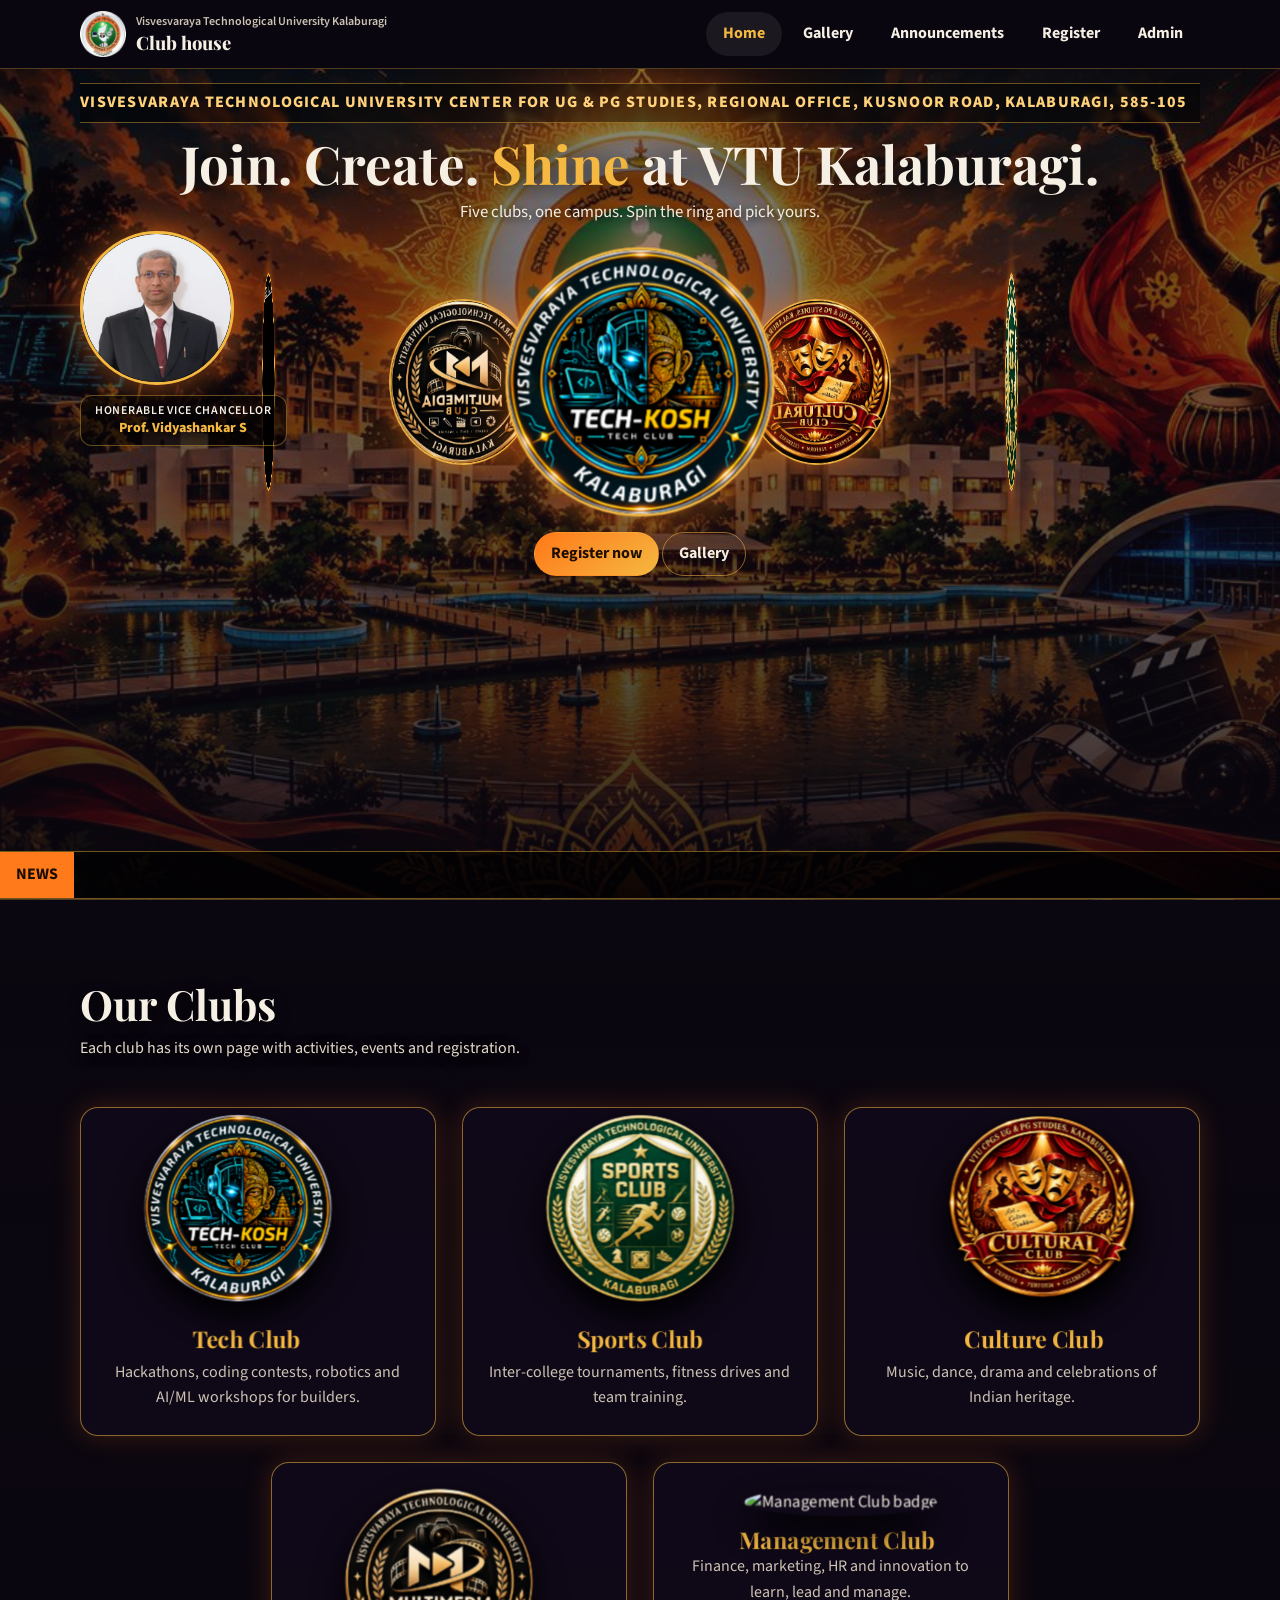
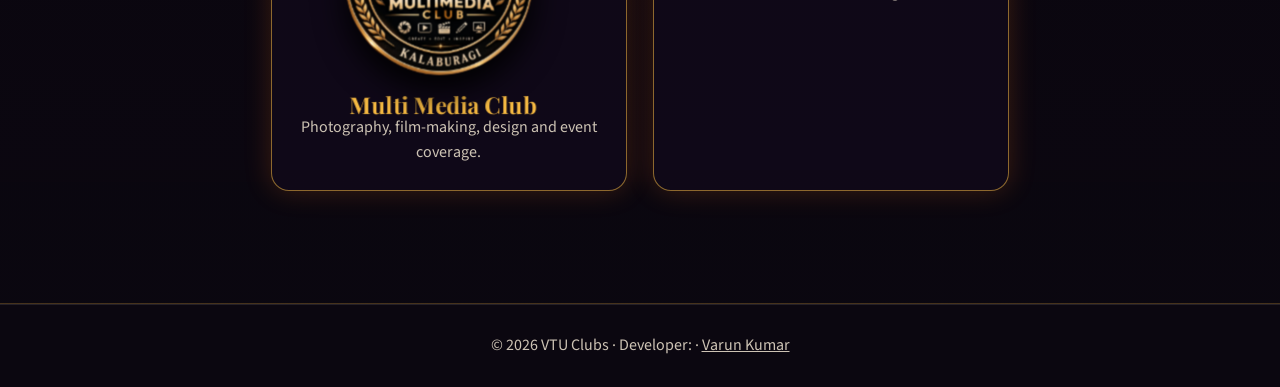
==== frontend/index.html @ e6a683c6 "Update backend services, add coordinator module and management pages" ====
<!DOCTYPE html>
<html lang="en">

<head>
     <meta charset="utf-8">
     <meta name="viewport" content="width=device-width, initial-scale=1, viewport-fit=cover">
     <title>VTU Clubs</title>
     <link rel="stylesheet"
          href="https://fonts.googleapis.com/css2?family=Playfair+Display:wght@600;800&family=Source+Sans+3:wght@400;600;700&display=swap">
     <link rel="stylesheet" href="assets/css/style.css">
</head>

<body>

     <!-- ============================ HEADER / NAV ============================ -->
     <header>
          <div class="wrap">
               <div class="bar">
                    <a class="brand" href="#home" aria-label="VTU Clubs home"><img src="assets/images/logo.webp"
                              alt="VTU logo"><span><small>Visvesvaraya Technological University Kalaburagi</small>Club
                              house</span></a>
                    <button id="menu" class="btn ghost" aria-expanded="false" aria-controls="nav">Menu</button>
                    <nav id="nav" aria-label="Main"><a href="#home">Home</a><a href="#gallery">Gallery</a><a
                              href="#announcements">Announcements</a><a href="#register">Register</a><a
                              href="#admin">Admin</a></nav>
               </div>
          </div>
     </header>

     <!--
  PAGES
  Every page is a <div class="page" data-page="NAME">. The router in main.js shows the one that
  matches the URL hash (#home, #gallery ...). Club pages are separate files: tech.html, sports.html, culture.html, multimedia.html and hides the rest.
  Anything marked "FILLED BY main.js" is loaded from the API; everything else is plain HTML you can edit.
-->
     <main id="app">

          <!-- ============================== HOME ============================== -->
          <div class="page" data-page="home">
               <div class="hero">
                    <div class="bg" id="bg"></div>
                    <canvas id="gl" aria-hidden="true"></canvas>
                    <div class="wrap">
                         <!-- College bar: leader photo | scrolling college name | leader photo. Both photos float. -->
                         <div class="college-bar">
                              <img class="leader left" src="assets/images/vcsir.png" alt="Vice Chancellor">
                              <p>Honerable vice Chancellor<br>Prof. Vidyashankar S</p>
                              <!-- College name line: scrolls right to left. To change the text, edit it in all 4 spans (the copies make the loop seamless). -->
                              <div class="college-marquee" role="marquee"
                                   aria-label="Visvesvaraya Technological University, Center for UG &amp; PG Studies, Regional Office, Kusnoor Road, Kalaburagi, 585-105">
                                   <div class="cm-track" aria-hidden="true">
                                        <span>VISVESVARAYA TECHNOLOGICAL UNIVERSITY CENTER FOR UG &amp; PG STUDIES,
                                             REGIONAL OFFICE, KUSNOOR ROAD, KALABURAGI, 585-105</span>
                                        <span>VISVESVARAYA TECHNOLOGICAL UNIVERSITY CENTER FOR UG &amp; PG STUDIES,
                                             REGIONAL OFFICE, KUSNOOR ROAD, KALABURAGI, 585-105</span>
                                        <span>VISVESVARAYA TECHNOLOGICAL UNIVERSITY CENTER FOR UG &amp; PG STUDIES,
                                             REGIONAL OFFICE, KUSNOOR ROAD, KALABURAGI, 585-105</span>
                                        <span>VISVESVARAYA TECHNOLOGICAL UNIVERSITY CENTER FOR UG &amp; PG STUDIES,
                                             REGIONAL OFFICE, KUSNOOR ROAD, KALABURAGI, 585-105</span>
                                   </div>
                              </div>
                         </div>

                         <h1>Join. Create. <span>Shine</span> at VTU Kalaburagi.</h1>
                         <p class="l">Five clubs, one campus. Spin the ring and pick yours.</p>

                         <!-- 3D club ring: --i is the position (0,1,2,3,4). Keep 5 faces: the CSS spaces them 72deg apart (see .ring / .face in style.css). -->
                         <div class="stage">
                              <div class="ring">
                                   <a class="face" style="--i:0" href="tech.html" aria-label="Tech Club"><img
                                             src="assets/images/tech.png" alt="Tech Club badge"></a>
                                   <a class="face" style="--i:1" href="sports.html" aria-label="Sports Club"><img
                                             src="assets/images/sports.png" alt="Sports Club badge"></a>
                                   <a class="face" style="--i:2" href="culture.html" aria-label="Culture Club"><img
                                             src="assets/images/culture.jpeg" alt="Culture Club badge"></a>
                                   <a class="face" style="--i:3" href="multimedia.html"
                                        aria-label="Multi Media Club"><img src="assets/images/media.png"
                                             alt="Multi Media Club badge"></a>
                                   <a class="face" style="--i:4" href="management.html"
                                        aria-label="Management Club"><img src="assets/images/management.png"
                                             alt="Management Club badge"></a>
                              </div>
                         </div>

                         <a class="btn" href="#register">Register now</a> <a class="btn ghost"
                              href="#gallery">Gallery</a>
                    </div>

                    <!-- News ticker. The track below is FILLED BY main.js from /api/announcements; this text is the fallback. -->
                    <div class="ticker" tabindex="0" role="region" aria-label="Announcements">
                         <b>NEWS</b>
                         <div class="track" id="ticker-track"><span>LAUNCHING ON 23RD NOVEMBER</span></div>
                    </div>
               </div>

               <section class="s clubs">
                    <div class="wrap">
                         <!-- Background image comes from --clubs-bg in style.css (campus2.jpg). No image tag needed here. -->
                         <h2>Our Clubs</h2>
                         <p class="sub">Each club has its own page with activities, events and registration.</p>
                         <div class="g5">
                              <a class="card tilt" href="tech.html"><img src="assets/images/tech.png"
                                        alt="Tech Club badge">
                                   <h3>Tech Club</h3>
                                   <p>Hackathons, coding contests, robotics and AI/ML workshops for builders.</p>
                              </a>
                              <a class="card tilt" href="sports.html"><img src="assets/images/sports.png"
                                        alt="Sports Club badge">
                                   <h3>Sports Club</h3>
                                   <p>Inter-college tournaments, fitness drives and team training.</p>
                              </a>
                              <a class="card tilt" href="culture.html"><img src="assets/images/culture.jpeg"
                                        alt="Culture Club badge">
                                   <h3>Culture Club</h3>
                                   <p>Music, dance, drama and celebrations of Indian heritage.</p>
                              </a>
                              <a class="card tilt" href="multimedia.html"><img src="assets/images/media.png"
                                        alt="Multi Media Club badge">
                                   <h3>Multi Media Club</h3>
                                   <p>Photography, film-making, design and event coverage.</p>
                              </a>
                              <a class="card tilt" href="management.html"><img src="assets/images/management.png"
                                        alt="Management Club badge">
                                   <h3>Management Club</h3>
                                   <p>Finance, marketing, HR and innovation to learn, lead and manage.</p>
                              </a>
                         </div>
                    </div>
               </section>
          </div>


          <!-- ============================== GALLERY ============================== -->
          <div class="page" data-page="gallery">
               <div class="wrap top">
                    <h2>Gallery</h2>
                    <p class="sub">Moments from all five clubs. Open any photo for a large preview.</p>

                    <div class="filters" role="group" aria-label="Filter by club">
                         <button class="chip" data-f="all" aria-pressed="true">All</button>
                         <button class="chip" data-f="tech" aria-pressed="false">Tech-Kosh</button>
                         <button class="chip" data-f="sports" aria-pressed="false">Sports</button>
                         <button class="chip" data-f="culture" aria-pressed="false">Culture</button>
                         <button class="chip" data-f="multimedia" aria-pressed="false">Multi Media</button>
                         <button class="chip" data-f="management" aria-pressed="false">Management</button>
                    </div>

                    <!-- Sample artwork: shown only while admins have not uploaded real photos (max 8 per filter).
       data-k = club, data-im = which campus image variable, data-pos = crop position. -->
                    <div class="grid" id="gal-sample">
                         <button class="ph tilt" data-k="tech" data-title="Tech · Opening day" data-im="--p1"
                              data-pos="0% 15%" style="background-image:var(--p1);background-position:0% 15%"
                              aria-label="Open Tech · Opening day"><span>Tech · Opening day</span></button>
                         <button class="ph tilt" data-k="tech" data-title="Tech · Workshop" data-im="--p2"
                              data-pos="12% 5%" style="background-image:var(--p2);background-position:12% 5%"
                              aria-label="Open Tech · Workshop"><span>Tech · Workshop</span></button>
                         <button class="ph tilt" data-k="tech" data-title="Tech · Finals" data-im="--p1"
                              data-pos="4% 30%" style="background-image:var(--p1);background-position:4% 30%"
                              aria-label="Open Tech · Finals"><span>Tech · Finals</span></button>
                         <button class="ph tilt" data-k="tech" data-title="Tech · Showcase" data-im="--p2"
                              data-pos="16% 18%" style="background-image:var(--p2);background-position:16% 18%"
                              aria-label="Open Tech · Showcase"><span>Tech · Showcase</span></button>

                         <button class="ph tilt" data-k="sports" data-title="Sports · Opening day" data-im="--p2"
                              data-pos="0% 95%" style="background-image:var(--p2);background-position:0% 95%"
                              aria-label="Open Sports · Opening day"><span>Sports · Opening day</span></button>
                         <button class="ph tilt" data-k="sports" data-title="Sports · Workshop" data-im="--p1"
                              data-pos="10% 90%" style="background-image:var(--p1);background-position:10% 90%"
                              aria-label="Open Sports · Workshop"><span>Sports · Workshop</span></button>
                         <button class="ph tilt" data-k="sports" data-title="Sports · Finals" data-im="--p2"
                              data-pos="18% 100%" style="background-image:var(--p2);background-position:18% 100%"
                              aria-label="Open Sports · Finals"><span>Sports · Finals</span></button>
                         <button class="ph tilt" data-k="sports" data-title="Sports · Showcase" data-im="--p1"
                              data-pos="6% 80%" style="background-image:var(--p1);background-position:6% 80%"
                              aria-label="Open Sports · Showcase"><span>Sports · Showcase</span></button>

                         <button class="ph tilt" data-k="culture" data-title="Culture · Opening day" data-im="--p1"
                              data-pos="100% 10%" style="background-image:var(--p1);background-position:100% 10%"
                              aria-label="Open Culture · Opening day"><span>Culture · Opening day</span></button>
                         <button class="ph tilt" data-k="culture" data-title="Culture · Workshop" data-im="--p2"
                              data-pos="90% 30%" style="background-image:var(--p2);background-position:90% 30%"
                              aria-label="Open Culture · Workshop"><span>Culture · Workshop</span></button>
                         <button class="ph tilt" data-k="culture" data-title="Culture · Finals" data-im="--p1"
                              data-pos="96% 4%" style="background-image:var(--p1);background-position:96% 4%"
                              aria-label="Open Culture · Finals"><span>Culture · Finals</span></button>
                         <button class="ph tilt" data-k="culture" data-title="Culture · Showcase" data-im="--p2"
                              data-pos="84% 22%" style="background-image:var(--p2);background-position:84% 22%"
                              aria-label="Open Culture · Showcase"><span>Culture · Showcase</span></button>

                         <button class="ph tilt" data-k="multimedia" data-title="Multi Media · Opening day"
                              data-im="--p2" data-pos="100% 95%"
                              style="background-image:var(--p2);background-position:100% 95%"
                              aria-label="Open Multi Media · Opening day"><span>Multi Media · Opening
                                   day</span></button>
                         <button class="ph tilt" data-k="multimedia" data-title="Multi Media · Workshop" data-im="--p1"
                              data-pos="90% 85%" style="background-image:var(--p1);background-position:90% 85%"
                              aria-label="Open Multi Media · Workshop"><span>Multi Media · Workshop</span></button>
                         <button class="ph tilt" data-k="multimedia" data-title="Multi Media · Finals" data-im="--p2"
                              data-pos="100% 70%" style="background-image:var(--p2);background-position:100% 70%"
                              aria-label="Open Multi Media · Finals"><span>Multi Media · Finals</span></button>
                         <button class="ph tilt" data-k="multimedia" data-title="Multi Media · Showcase" data-im="--p1"
                              data-pos="82% 100%" style="background-image:var(--p1);background-position:82% 100%"
                              aria-label="Open Multi Media · Showcase"><span>Multi Media · Showcase</span></button>

                         <button class="ph tilt" data-k="management" data-title="Management · Opening day"
                              data-im="--p1" data-pos="50% 0%"
                              style="background-image:var(--p1);background-position:50% 0%"
                              aria-label="Open Management · Opening day"><span>Management · Opening day</span></button>
                         <button class="ph tilt" data-k="management" data-title="Management · Workshop" data-im="--p2"
                              data-pos="50% 40%" style="background-image:var(--p2);background-position:50% 40%"
                              aria-label="Open Management · Workshop"><span>Management · Workshop</span></button>
                         <button class="ph tilt" data-k="management" data-title="Management · Finals" data-im="--p1"
                              data-pos="60% 60%" style="background-image:var(--p1);background-position:60% 60%"
                              aria-label="Open Management · Finals"><span>Management · Finals</span></button>
                         <button class="ph tilt" data-k="management" data-title="Management · Showcase" data-im="--p2"
                              data-pos="40% 100%" style="background-image:var(--p2);background-position:40% 100%"
                              aria-label="Open Management · Showcase"><span>Management · Showcase</span></button>
                    </div>
                    <p class="sub" id="gal-note" style="margin-top:18px">Sample artwork is shown until admins upload
                         real photos.</p>

                    <!-- Real photos from /api/gallery. FILLED BY main.js -->
                    <div class="grid" id="gal-real" hidden></div>
                    <div class="pager" id="gal-pager" hidden>
                         <button class="chip" id="pg-prev" data-pg="-1">Previous</button>
                         <span id="pg-label" aria-live="polite">Page 1 of 1</span>
                         <button class="chip" id="pg-next" data-pg="1">Next</button>
                    </div>
               </div>
          </div>

          <!-- =========================== ANNOUNCEMENTS =========================== -->
          <div class="page" data-page="announcements">
               <div class="wrap top">
                    <h2>Announcements</h2>
                    <p class="sub">Published by the club admins.</p>
                    <div id="ann-list">
                         <p>Nothing published yet.</p>
                    </div><!-- FILLED BY main.js -->
               </div>
          </div>

          <!-- ============================ REGISTRATION ============================ -->
          <div class="page" data-page="register">
               <div class="wrap top">
                    <h2>Student Registration</h2>
                    <p class="sub">Details, then email OTP, then your club ID.</p>

                    <div class="form" id="reg">

                         <!-- Step 1: details -->
                         <div id="reg-1">
                              <div class="steps"><b>1 Details</b> &rarr; 2 Verify &rarr; 3 Club ID</div>
                              <p class="note" id="reg-link-note" hidden></p>
                              <p class="err" id="reg-link-err" hidden></p>

                              <label for="usn">USN</label><input id="usn" placeholder="1VT22CS001" autocomplete="off">
                              <label for="nm">Full name</label><input id="nm">
                              <label for="em">College email</label><input id="em" type="email">
                              <label for="ph">Phone</label><input id="ph" inputmode="numeric">
                              <label for="br">Branch</label>
                              <select id="br">
                                   <option>CSE</option>
                                   <option>ECE</option>
                                   <option>AI&amp;DS</option>
                                   <option>ME</option>
                                   <option>CS&E</option>
                                   <option>CCT</option>
                                   <option>CHT</option>
                                   <option>VLSI</option>
                                   <option>CCS</option>
                                   <option>MCA</option>
                                   <option>MBA</option>
                                   <option>MBA L&SCM</option>
                              </select>
                              <label for="yr">Year of joining college</label><input id="yr" type="number" min="2000">
                              <label for="club">Club</label>
                              <select id="club">
                                   <option value="tech">Tech</option>
                                   <option value="sports">Sports</option>
                                   <option value="culture">Culture</option>
                                   <option value="multimedia">Multi Media</option>
                                   <option value="management">Management</option>
                              </select>
                              <p class="err" id="reg-err" role="alert"></p>
                              <p><button class="btn" id="go">Send OTP</button></p>
                         </div>

                         <!-- Step 2: verify OTP -->
                         <div id="reg-2" hidden>
                              <div class="steps">1 Details &rarr; <b>2 Verify</b> &rarr; 3 Club ID</div>
                              <div class="otp-card">
                                   <div class="otp-icon" aria-hidden="true">✉️</div>
                                   <h3 style="margin: 0 0 8px; font-size: 1.4rem;">Verify Your Email</h3>
                                   <p class="otp-sub">We sent a 6-digit verification code to <b id="otp-email"
                                             style="color:var(--gold);"></b>.<br><small
                                             style="color:var(--muted); font-size: 0.85rem;">Check your inbox and spam
                                             folder. It expires in 5 minutes.</small></p>
                                   <label for="otp" class="otp-label">Enter 6-Digit Code</label>
                                   <input id="otp" inputmode="numeric" pattern="[0-9]*" maxlength="6"
                                        placeholder="------" autocomplete="one-time-code" class="otp-input">
                                   <p class="note" id="otp-msg" role="alert" style="margin: 12px 0;"></p>
                                   <div class="otp-actions">
                                        <button class="btn" id="vf">Verify</button>
                                        <button class="btn ghost" id="rs">Resend code</button>
                                        <button class="btn ghost" id="bk">Back</button>
                                   </div>
                              </div>
                         </div>

                         <!-- Step 3: done -->
                         <div id="reg-3" hidden>
                              <div class="steps">1 Details &rarr; 2 Verify &rarr; <b>3 Club ID</b></div>
                              <h3>Welcome, <span id="done-name"></span>!</h3>
                              <p>Your <span id="done-club"></span> Club membership ID:</p>
                              <div class="id" id="done-id"></div>
                              <p>Status: <span id="done-status"></span>. A confirmation email has been sent.</p>
                              <button class="btn ghost" id="again">New registration</button>
                         </div>

                    </div>
               </div>
          </div>

          <!-- =============================== ADMIN =============================== -->
          <div class="page" data-page="admin">
               <div class="wrap top">

                    <!-- Login view -->
                    <div id="admin-login">
                         <h2>Admin Login</h2>
                         <p class="sub">Restricted area &middot; Sign in with your administrator credentials.</p>
                         <div class="form">
                              <label for="au">Username</label><input id="au" autocomplete="username"
                                   placeholder="VTU_admin">
                              <label for="ap">Password</label><input id="ap" type="password"
                                   autocomplete="current-password" placeholder="••••••••">
                              <p class="err" id="al-err" role="alert"></p>
                              <button class="btn" id="al">Sign in</button>
                         </div>
                    </div>

                    <!-- Dashboard view (shown after login) -->
                    <div id="admin-dash" hidden>
                         <div class="row">
                              <h2>Admin Dashboard</h2><span><span id="adm-user"></span> <button class="btn ghost"
                                        data-act="lo">Log out</button></span>
                         </div>
                         <div id="am-msg" role="status" class="admin-toast success" hidden></div>
                         <p class="err" id="am" role="alert"></p>

                         <div class="stats">
                              <div class="box"><b id="st-students">0</b>Students</div>
                              <div id="st-clubs" style="display:contents"></div>
                              <!-- one box per club, FILLED BY main.js -->
                              <div class="box"><b id="st-news">0</b>Published news</div>
                              <a href="#admin-photos" class="box"
                                   style="text-decoration:none;display:block;cursor:pointer"
                                   title="Click to manage &amp; delete photos"><b id="st-photos">0</b>Photos &rarr;</a>
                         </div>

                         <div class="two">
                              <div class="box">
                                   <h3>Announcements</h3>
                                   <label for="nt">Title</label><input id="nt"
                                        placeholder="e.g. Hackathon Registration Open">
                                   <label for="nm2">Message</label><textarea id="nm2" rows="3"
                                        placeholder="Write announcement details..."></textarea>
                                   <label for="nc">Target</label>
                                   <select id="nc">
                                        <option value="">All clubs</option>
                                        <option value="tech">Tech</option>
                                        <option value="sports">Sports</option>
                                        <option value="culture">Culture</option>
                                        <option value="multimedia">Multi Media</option>
                                        <option value="management">Management</option>
                                   </select>
                                   <p><button class="btn" data-act="np">Publish</button></p>
                                   <div id="an-list"></div><!-- FILLED BY main.js -->
                              </div>

                              <div class="box">
                                   <h3>Upload gallery photo</h3>
                                   <label for="pf">Image (JPEG, PNG, WebP or GIF, max 5MB)</label>
                                   <input id="pf" type="file" accept="image/jpeg,image/png,image/webp,image/gif">

                                   <div id="pf-preview" class="upload-preview" hidden>
                                        <img id="pf-preview-img" alt="Preview">
                                        <div class="upload-preview-details">
                                             <strong id="pf-preview-name"></strong>
                                             <small id="pf-preview-size"></small>
                                        </div>
                                        <button type="button" class="chip" id="pf-clear">&times; Remove</button>
                                   </div>

                                   <label for="pt">Title</label><input id="pt"
                                        placeholder="e.g. Robowar Champions 2026">
                                   <label for="pe">Event name</label><input id="pe" placeholder="e.g. Tech-Fest Finale">
                                   <label for="pc">Club</label>
                                   <select id="pc">
                                        <option value="tech">Tech</option>
                                        <option value="sports">Sports</option>
                                        <option value="culture">Culture</option>
                                        <option value="multimedia">Multi Media</option>
                                        <option value="management">Management</option>
                                   </select>
                                   <p><button class="btn" id="btn-upload" data-act="pu">Upload to Gallery</button></p>
                                   <div
                                        style="margin-top:22px;padding-top:16px;border-top:1px solid rgba(255,255,255,.1);display:flex;align-items:center;justify-content:space-between;flex-wrap:wrap;gap:12px">
                                        <div>
                                             <b style="color:var(--gold);display:block">Manage Uploaded Photos</b>
                                             <span style="font-size:.85rem;color:var(--muted)"><span
                                                       id="ph-count">0</span> photo(s) in gallery</span>
                                        </div>
                                        <a href="admin-photos.html" class="btn ghost" id="go-manage-photos"
                                             style="font-size:.9rem">Manage &amp; Delete Photos &rarr;</a>
                                   </div>
                              </div>
                         </div>

                         <div class="box" style="margin-top:20px">
                              <h3>Registration links</h3>
                              <div class="row">
                                   <select id="lc" style="max-width:180px">
                                        <option value="tech">Tech</option>
                                        <option value="sports">Sports</option>
                                        <option value="culture">Culture</option>
                                        <option value="multimedia">Multi Media</option>
                                        <option value="management">Management</option>
                                   </select>
                                   <input id="lt" placeholder="Link title" style="max-width:220px">
                                   <input id="le" type="date" style="max-width:170px" aria-label="Expiry date">
                                   <button class="btn" data-act="lk">Generate link</button>
                              </div>
                              <div id="lk-list"></div><!-- FILLED BY main.js -->
                         </div>
                    </div>

               </div>
          </div>

     </main>

     <!-- ============================== FOOTER ============================== -->
     <footer>&copy; 2026 VTU Clubs &middot; Developer: &middot; <a href="https://my-doc-makeover.vercel.app">Varun
               Kumar</a></footer>

     <!-- Photo preview popup (used by the gallery) -->
     <dialog id="dlg">
          <button class="btn ghost" data-close>Close</button>
          <h3 id="dlg-title"></h3>
          <div class="big" id="dlg-big" role="img" hidden></div>
          <img id="dlg-img" alt="" style="max-width:100%;border-radius:12px" hidden>
          <p class="sub" id="dlg-sub" hidden></p>
     </dialog>

     <script src="https://cdnjs.cloudflare.com/ajax/libs/three.js/r128/three.min.js"></script>
     <!-- Backend URL. Uncomment and set it when the API is on another domain (e.g. API Gateway / ALB / CloudFront).
     Leave it out to keep the old behaviour: same origin on port 8000, otherwise http://127.0.0.1:8000 -->
     <!-- <script>window.API_BASE = "https://api.example.com";</script> -->
     <script src="assets/js/main.js"></script>
</body>

</html>
---- frontend/assets/css/style.css ----
:root{
  --p1:url(../images/campus.jpg);
  --p2:url(../images/campus2.jpg);
  --clubs-bg:url(../images/bg.png); /* background of the "Our Clubs" section */
  --bg:#0b0710;--surf:rgba(255,255,255,.07);--text:#f6efe4;--muted:#cdc3b4;
  --gold:#f5b942;--orange:#ff7a1a;--r:18px;
  color-scheme:dark;box-sizing:border-box;
  padding-top:env(safe-area-inset-top,0px);padding-bottom:env(safe-area-inset-bottom,0px)
}
*,*::before,*::after{box-sizing:inherit}
html{scroll-padding-top:calc(76px + env(safe-area-inset-top,0px))}
body{margin:0;background:var(--bg);color:var(--text);font:16px/1.6 "Source Sans 3",system-ui,sans-serif;overflow-x:hidden}
h1,h2,h3{font-family:"Playfair Display",Georgia,serif;line-height:1.15;margin:0}
a{color:inherit}
:focus-visible{outline:3px solid var(--gold);outline-offset:3px;border-radius:6px}
.wrap{max-width:1160px;margin:auto;padding:0 20px}

/* header + nav */
header{position:sticky;top:env(safe-area-inset-top,0px);z-index:30;background:rgba(11,7,16,.9);backdrop-filter:blur(12px);border-bottom:1px solid rgba(245,185,66,.3)}
.bar{display:flex;align-items:center;gap:14px;min-height:68px}
.brand{display:flex;align-items:center;gap:10px;font:800 1.15rem "Playfair Display",serif;text-decoration:none}
.brand img{width:46px;height:46px}
.brand small{display:block;font:600 12px "Source Sans 3";color:var(--muted)}
nav{margin-left:auto;display:flex;gap:4px}
/* "font:700 1rem inherit" was invalid CSS and ignored, so it is split into valid properties here */
nav a,.btn{min-height:44px;display:inline-flex;align-items:center;padding:0 16px;border-radius:999px;text-decoration:none;font-family:inherit;font-size:1rem;font-weight:700;cursor:pointer;border:1px solid transparent;background:none;color:inherit;transition:transform .2s,background .2s}
nav a:hover,nav a.on{background:var(--surf);color:var(--gold)}
.btn{background:linear-gradient(135deg,var(--orange),var(--gold));color:#1a0d00}
.btn:hover{transform:translateY(-2px) scale(1.03)}
.btn.ghost{background:none;color:var(--text);border-color:rgba(245,185,66,.55)}
.btn[disabled]{opacity:.4}
#menu{display:none;margin-left:auto}

/* pages */
.page{display:none}
.page.on{display:block;animation:enter .8s cubic-bezier(.2,.8,.2,1)}
@keyframes enter{from{opacity:0;transform:perspective(1200px) rotateX(10deg) translateY(40px) scale(.96)}}

/* hero: content starts near the top so the marquee and the Register button fit in one window */
.hero{position:relative;min-height:calc(100vh - 70px);min-height:calc(100svh - 70px);display:grid;align-content:start;padding:14px 0 62px;overflow:hidden;perspective:1200px}
.bg{position:absolute;inset:-4%;background:linear-gradient(rgba(11,7,16,.45),rgba(11,7,16,.82)),var(--p1) center/cover;transition:transform .2s;will-change:transform}
#gl{position:absolute;inset:0;width:100%;height:100%;pointer-events:none}
.hero .wrap{position:relative;text-align:center}
.hero h1{font-size:clamp(1.9rem,4.4vw,3.3rem);text-shadow:0 4px 30px #000}
.hero h1 span{color:var(--gold)}
.hero p.l{max-width:56ch;margin:6px auto;font-size:1.05rem;text-shadow:0 2px 10px #000}

/* spinning ring: same ring as before, widened for 5 logos (72deg apart).
   --rz = radius of the wheel. Bigger number = wider wheel and more space between logos. */
.stage{height:300px;perspective:1400px;margin:6px auto 0;display:grid;place-items:center}
.ring{--rz:360px;position:relative;width:200px;height:200px;transform-style:preserve-3d;animation:spin 28s linear infinite}
.stage:hover .ring,.stage:focus-within .ring{animation-play-state:paused}
@keyframes spin{to{transform:rotateY(-360deg)}}
.face{position:absolute;inset:0;border-radius:50%;padding:0;border:2px solid var(--gold);background:#000 center/cover;box-shadow:0 0 40px rgba(255,122,26,.55);cursor:pointer;transform:rotateY(calc(var(--i)*72deg)) translateZ(var(--rz));transition:box-shadow .3s}
.face:hover{box-shadow:0 0 70px rgba(245,185,66,.95)}
.face img{width:100%;height:100%;border-radius:50%;display:block}

/* news ticker (bottom of hero) */
.ticker{position:absolute;inset:auto 0 0;background:rgba(0,0,0,.7);border-block:1px solid rgba(245,185,66,.45);overflow:hidden;display:flex}
.ticker b{padding:10px 16px;background:var(--orange);color:#1a0d00;z-index:1}
.track{display:flex;gap:56px;white-space:nowrap;padding:10px 0 10px 100%;animation:slide 45s linear infinite}
.ticker:hover .track,.ticker:focus-within .track{animation-play-state:paused}
@keyframes slide{to{transform:translateX(-100%)}}

/* sections */
section.s{padding:64px 0}
h2{font-size:clamp(1.8rem,4vw,2.6rem);margin-bottom:8px}
.sub{color:var(--muted);margin:0 0 28px}
.top{padding:56px 0 8px}

/* Our Clubs: background image + floating cards (3 in the first row, the rest centred below) */
section.clubs{position:relative;padding:80px 0;background:linear-gradient(rgba(11,7,16,.55),rgba(11,7,16,.86)),var(--clubs-bg) center/cover no-repeat;border-block:1px solid rgba(245,185,66,.25)}
section.clubs h2,section.clubs .sub{text-shadow:0 2px 14px #000}
section.clubs .sub{color:#e6dccd}
@media(min-width:901px){section.clubs{background-attachment:scroll,fixed}}
.g5{--gap:26px;display:flex;flex-wrap:wrap;justify-content:center;gap:var(--gap);perspective:1000px;padding:18px 0 32px}
.g5 .card{flex:0 0 calc((100% - 2*var(--gap))/3);padding:24px;background:rgba(18,10,28,.74);animation:cardfloat 6s ease-in-out infinite}
.g5 .card img{width:58%}
.g5 .card:nth-child(2){animation-delay:-1.2s}
.g5 .card:nth-child(3){animation-delay:-2.4s}
.g5 .card:nth-child(4){animation-delay:-3.6s}
.g5 .card:nth-child(5){animation-delay:-4.8s}
.g5 .card:hover{animation-play-state:paused}
.g5 .card h3{font-size:1.4rem}
.g5 .card p{font-size:1rem}
@keyframes cardfloat{50%{translate:0 -14px}} /* "translate" is separate from "transform", so it works with the mouse-tilt */

.g4{display:grid;grid-template-columns:repeat(4,1fr);gap:20px;perspective:1000px}
.tilt{transform-style:preserve-3d;transition:transform .15s ease-out;will-change:transform}
.card{display:block;text-align:center;text-decoration:none;padding:20px;border-radius:var(--r);background:var(--surf);border:1px solid rgba(245,185,66,.55);box-shadow:0 0 28px rgba(255,122,26,.2)}
.card img{width:70%;border-radius:50%;transform:translateZ(50px);box-shadow:0 14px 30px #000}
.card h3{margin:12px 0 4px;color:var(--gold);transform:translateZ(30px)}
.card p{margin:0;color:var(--muted);font-size:.95rem}

.club-hero{position:relative;padding:64px 0;overflow:hidden}
.club-hero .bg{inset:0}
.club-hero .wrap{position:relative;display:grid;grid-template-columns:240px 1fr;gap:32px;align-items:center}
.club-hero img{width:240px;border-radius:50%;animation:bob 5s ease-in-out infinite;box-shadow:0 0 60px rgba(255,122,26,.6)}
@keyframes bob{50%{transform:translateY(-12px) rotateY(14deg)}}

.two{display:grid;grid-template-columns:1fr 1fr;gap:20px}
.box{background:var(--surf);border:1px solid rgba(255,255,255,.12);border-radius:var(--r);padding:22px}
.box ul{margin:0;padding-left:20px;color:var(--muted)}

/* gallery */
.filters{display:flex;flex-wrap:wrap;gap:8px;margin-bottom:22px}
.chip{min-height:44px;padding:0 18px;border-radius:999px;border:1px solid rgba(245,185,66,.45);background:none;color:var(--text);cursor:pointer;font-family:inherit;font-size:1rem;font-weight:700}
.chip[aria-pressed=true]{background:var(--gold);color:#1a0d00}
.chip.danger{color:#ff9a9a;border-color:rgba(255,154,154,.45)}
.chip.danger:hover{background:rgba(255,154,154,.15)}
.grid{display:grid;grid-template-columns:repeat(auto-fill,minmax(230px,1fr));gap:16px;perspective:1000px}
.ph{aspect-ratio:4/3;border-radius:14px;border:1px solid rgba(245,185,66,.3);cursor:pointer;display:flex;align-items:flex-end;padding:10px;color:#fff;font:inherit;text-align:left;background-repeat:no-repeat;background-size:330% auto}
.ph span{background:rgba(0,0,0,.65);padding:4px 10px;border-radius:8px;font-size:.85rem}
.pager{display:flex;gap:10px;justify-content:center;align-items:center;margin-top:22px}
dialog{width:min(760px,94vw);max-height:90vh;overflow:auto;background:#150d20;color:var(--text);border:1px solid var(--gold);border-radius:var(--r);padding:24px}
dialog::backdrop{background:rgba(0,0,0,.8)}
.big{aspect-ratio:16/9;border-radius:12px;background-repeat:no-repeat;background-size:260% auto;margin:12px 0}

/* forms + admin */
.form{max-width:600px;background:var(--surf);padding:28px;border-radius:var(--r);border:1px solid rgba(245,185,66,.35)}
label{display:block;font-weight:600;margin:14px 0 4px}
input,select,textarea{width:100%;min-height:44px;padding:8px 12px;border-radius:10px;border:1px solid rgba(255,255,255,.28);background:#0e0817;color:var(--text);font:inherit}
.err{color:#ff9a9a;font-size:.9rem;min-height:1.2em;margin:4px 0 0}
.steps{color:var(--muted);font-size:.9rem;margin-bottom:10px}
.steps b{color:var(--gold)}
.note{font-size:.85rem;color:var(--muted);border-left:3px solid var(--orange);padding-left:12px;margin-top:16px}
.id{font:800 2.2rem "Playfair Display";color:var(--gold)}
.otp-card{background:rgba(255,255,255,.03);border:1px solid rgba(212,175,55,.2);border-radius:16px;padding:26px 20px;text-align:center;margin:16px 0}
.otp-icon{font-size:2.2rem;margin-bottom:6px}
.otp-sub{font-size:.92rem;color:var(--text);margin-bottom:16px}
.otp-label{font-size:.82rem;text-transform:uppercase;letter-spacing:1.5px;color:var(--gold);margin-bottom:8px;font-weight:700}
.otp-input{font-family:'Courier New',Courier,monospace;font-size:2rem;font-weight:800;letter-spacing:12px;text-align:center;max-width:260px;margin:0 auto 12px;padding:8px 12px;border:2px solid rgba(212,175,55,.45);border-radius:12px;background:#090d14;color:var(--gold);display:block;transition:border-color .2s,box-shadow .2s}
.otp-input:focus{outline:none;border-color:var(--gold);box-shadow:0 0 16px rgba(212,175,55,.4)}
.otp-actions{display:flex;justify-content:center;gap:10px;flex-wrap:wrap;margin-top:14px}
.stats{display:grid;grid-template-columns:repeat(auto-fit,minmax(140px,1fr));gap:14px;margin-bottom:22px}
.stats .box b{display:block;font:800 2rem "Playfair Display";color:var(--gold)}
table{width:100%;border-collapse:collapse;font-size:.9rem}
th,td{padding:8px;text-align:left;border-bottom:1px solid rgba(255,255,255,.12)}
.tw{overflow-x:auto}
.row{display:flex;gap:10px;flex-wrap:wrap;align-items:center;justify-content:space-between;padding:10px 0;border-bottom:1px solid rgba(255,255,255,.1)}
footer{padding:28px 0;border-top:1px solid rgba(255,255,255,.1);color:var(--muted);text-align:center}

/* ===== College name marquee (home page, above the heading) ===== */
.college-marquee{position:relative;z-index:3;overflow:hidden;white-space:nowrap;width:100%;margin:0 auto 10px;padding:6px 0;background:rgba(0,0,0,.4);backdrop-filter:blur(3px);border-top:1px solid rgba(255,190,70,.4);border-bottom:1px solid rgba(255,190,70,.4)}
.cm-track{display:inline-flex;width:max-content;animation:cm-scroll 40s linear infinite}
.cm-track span{padding-right:48px;font-weight:800;text-transform:uppercase;letter-spacing:.08em;font-size:clamp(12px,1.5vw,16px);color:#ffd27a}
.cm-track span::after{content:"\25C6";margin-left:48px;color:#ff9a2e}
.college-marquee:hover .cm-track{animation-play-state:paused}
@keyframes cm-scroll{from{transform:translateX(0)}to{transform:translateX(-25%)}}

/* ===== Leader photos: big, floating, below the heading (left and right) ===== */
/* --leader = photo size.  --leader-drop = how far below the college name bar they start (bigger = lower). */
.college-bar{--leader:clamp(80px,12vw,170px);--leader-drop:clamp(84px,8.5vw,118px);position:relative;margin:0 0 10px}
.college-bar .college-marquee{margin:0}
.leader{position:absolute;top:calc(100% + var(--leader-drop));z-index:3;width:var(--leader);height:var(--leader);object-fit:cover;border-radius:50%;border:3px solid var(--gold);background:#000;box-shadow:0 0 34px rgba(255,122,26,.6);animation:leader-float 4.5s ease-in-out infinite}
.leader.left{left:0}
.leader.right{right:0;animation-delay:-2.25s}
@keyframes leader-float{50%{translate:0 -10px}}

/* name caption under the photo: put a <p> right after <img class="leader left"> (or right). The title stays on ONE line. */
.college-bar>p{position:absolute;z-index:3;top:calc(100% + var(--leader-drop) + var(--leader) + 10px);margin:0;padding:7px 14px;text-align:center;white-space:nowrap;font-size:clamp(11px,1.1vw,14px);font-weight:800;line-height:1.35;color:var(--gold);text-shadow:0 2px 10px #000;background:rgba(0,0,0,.5);border:1px solid rgba(245,185,66,.4);border-radius:12px;animation:leader-float 4.5s ease-in-out infinite}
.college-bar>p::first-line{font-size:.85em;font-weight:600;letter-spacing:.06em;text-transform:uppercase;color:#f6efe4}
.leader.left+p{left:0}
.leader.right+p{right:0;animation-delay:-2.25s}

@media(max-width:700px){
  /* phones: name bar on top, then photo | caption | photo in one row */
  .college-bar{--leader:84px;display:flex;flex-wrap:wrap;justify-content:space-between;gap:10px}
  .college-bar .college-marquee{order:-1;flex:0 0 100%}
  .college-bar .leader.left,.college-bar .leader.right{position:relative;top:auto;left:auto;right:auto}
  .college-bar .leader.left+p,.college-bar .leader.right+p{position:static;flex:1;align-self:center;white-space:normal;text-align:left;font-size:12px;padding:0;background:none;border:0;animation:none}
}

/* responsive */
@media(max-width:900px){
  .g4{grid-template-columns:repeat(2,1fr)}
  .two{grid-template-columns:1fr}
}
@media(max-width:800px){
  .g5{--gap:18px}
  .g5 .card{flex-basis:calc((100% - var(--gap))/2)}
}
@media(max-width:700px){
  #menu{display:inline-flex}
  nav{display:none;position:absolute;inset:100% 0 auto;flex-direction:column;background:#0b0710;padding:10px 20px}
  nav.open{display:flex}
  .g4{grid-template-columns:1fr}
  .club-hero .wrap{grid-template-columns:1fr;text-align:center}
  .club-hero img{width:180px;margin:auto}
  .stage{height:220px;perspective:1100px}
  .ring{--rz:235px;width:150px;height:150px}
}
@media(max-width:480px){
  .g5 .card{flex-basis:100%}
}
/* short desktop windows: shrink the wheel a little so the Register button stays in view */
@media(min-width:701px) and (max-height:700px){
  .stage{height:250px}
  .ring{--rz:300px;width:165px;height:165px}
}
@media(prefers-reduced-motion:reduce){
  *{animation:none !important;transition:none !important}
  .stage{height:auto;perspective:none}
  .ring{width:auto;height:auto;display:grid;grid-template-columns:repeat(5,80px);justify-content:center;gap:10px}
  .face{position:static;width:80px;height:80px;transform:none}
  .track{padding-left:0}
  .ticker{overflow-x:auto}
}

/* lets the HTML hidden attribute win over display:flex/grid rules (used for show/hide in main.js) */
[hidden]{display:none !important}

/* ===== Admin Photo Upload Preview & Rich Cards ===== */
.upload-preview{display:flex;align-items:center;gap:14px;padding:12px 14px;margin:12px 0;background:rgba(255,255,255,.04);border:1px dashed var(--gold);border-radius:12px}
.upload-preview img{width:64px;height:64px;object-fit:cover;border-radius:8px;border:1px solid rgba(245,185,66,.4);background:#000;flex-shrink:0}
.upload-preview-details{flex:1;min-width:0;display:flex;flex-direction:column;gap:3px}
.upload-preview-details strong{font-size:.92rem;color:var(--text);overflow:hidden;text-overflow:ellipsis;white-space:nowrap}
.upload-preview-details small{color:var(--gold);font-size:.82rem;font-weight:600}
.upload-preview .chip{min-height:34px;padding:0 12px;font-size:.85rem}

.admin-photo-row{display:flex;align-items:center;gap:12px;padding:10px 0;border-bottom:1px solid rgba(255,255,255,.08)}
.admin-photo-thumb{width:52px;height:52px;object-fit:cover;border-radius:8px;border:1px solid rgba(245,185,66,.35);flex-shrink:0;background:#050308}
.admin-photo-info{flex:1;min-width:0}
.admin-photo-info strong{display:block;font-size:.92rem;overflow:hidden;text-overflow:ellipsis;white-space:nowrap;color:var(--text)}
.admin-photo-info small{display:block;font-size:.8rem;color:var(--muted);margin-top:2px}

.admin-toast{padding:12px 16px;border-radius:10px;margin-bottom:16px;font-size:.92rem;font-weight:600;display:flex;align-items:center;gap:10px}
.admin-toast.success{background:rgba(34,197,94,.15);border:1px solid #22c55e;color:#4ade80}

/* ===== Dedicated Photo Management Page (Matches Public Gallery) ===== */
.admin-ph{position:relative;flex-direction:column;justify-content:space-between;padding:12px;overflow:hidden;background-size:cover;background-position:center;border-radius:14px;border:1px solid rgba(245,185,66,.45);box-shadow:0 0 24px rgba(255,122,26,.15);aspect-ratio:4/3;transition:box-shadow .2s,border-color .2s}
.admin-ph:hover{border-color:var(--gold);box-shadow:0 0 32px rgba(255,190,70,.35)}
.admin-ph-badge{align-self:flex-start;background:rgba(0,0,0,.75);backdrop-filter:blur(4px);border:1px solid var(--gold);color:var(--gold);padding:3px 10px;border-radius:999px;font-size:.76rem;font-weight:800;letter-spacing:.05em;text-transform:uppercase}
.admin-ph-meta{width:calc(100% + 24px);background:linear-gradient(to top,rgba(0,0,0,.95) 0%,rgba(0,0,0,.75) 60%,transparent 100%);padding:18px 12px 10px;border-radius:0 0 14px 14px;display:flex;flex-direction:column;gap:3px;margin:0 -12px -12px}
.admin-ph-meta strong{font-size:.95rem;color:#fff;white-space:nowrap;overflow:hidden;text-overflow:ellipsis;font-weight:700}
.admin-ph-meta small{font-size:.8rem;color:var(--gold);white-space:nowrap;overflow:hidden;text-overflow:ellipsis}
.admin-ph-actions{display:flex;gap:6px;margin-top:6px}
.admin-ph-actions .chip{min-height:32px;padding:0 12px;font-size:.82rem;flex:1;display:inline-flex;align-items:center;justify-content:center;background:rgba(0,0,0,.6);backdrop-filter:blur(3px)}
.admin-ph-actions .chip:hover{background:var(--gold);color:#1a0d00}
.admin-ph-actions .chip.danger:hover{background:rgba(255,154,154,.25)}
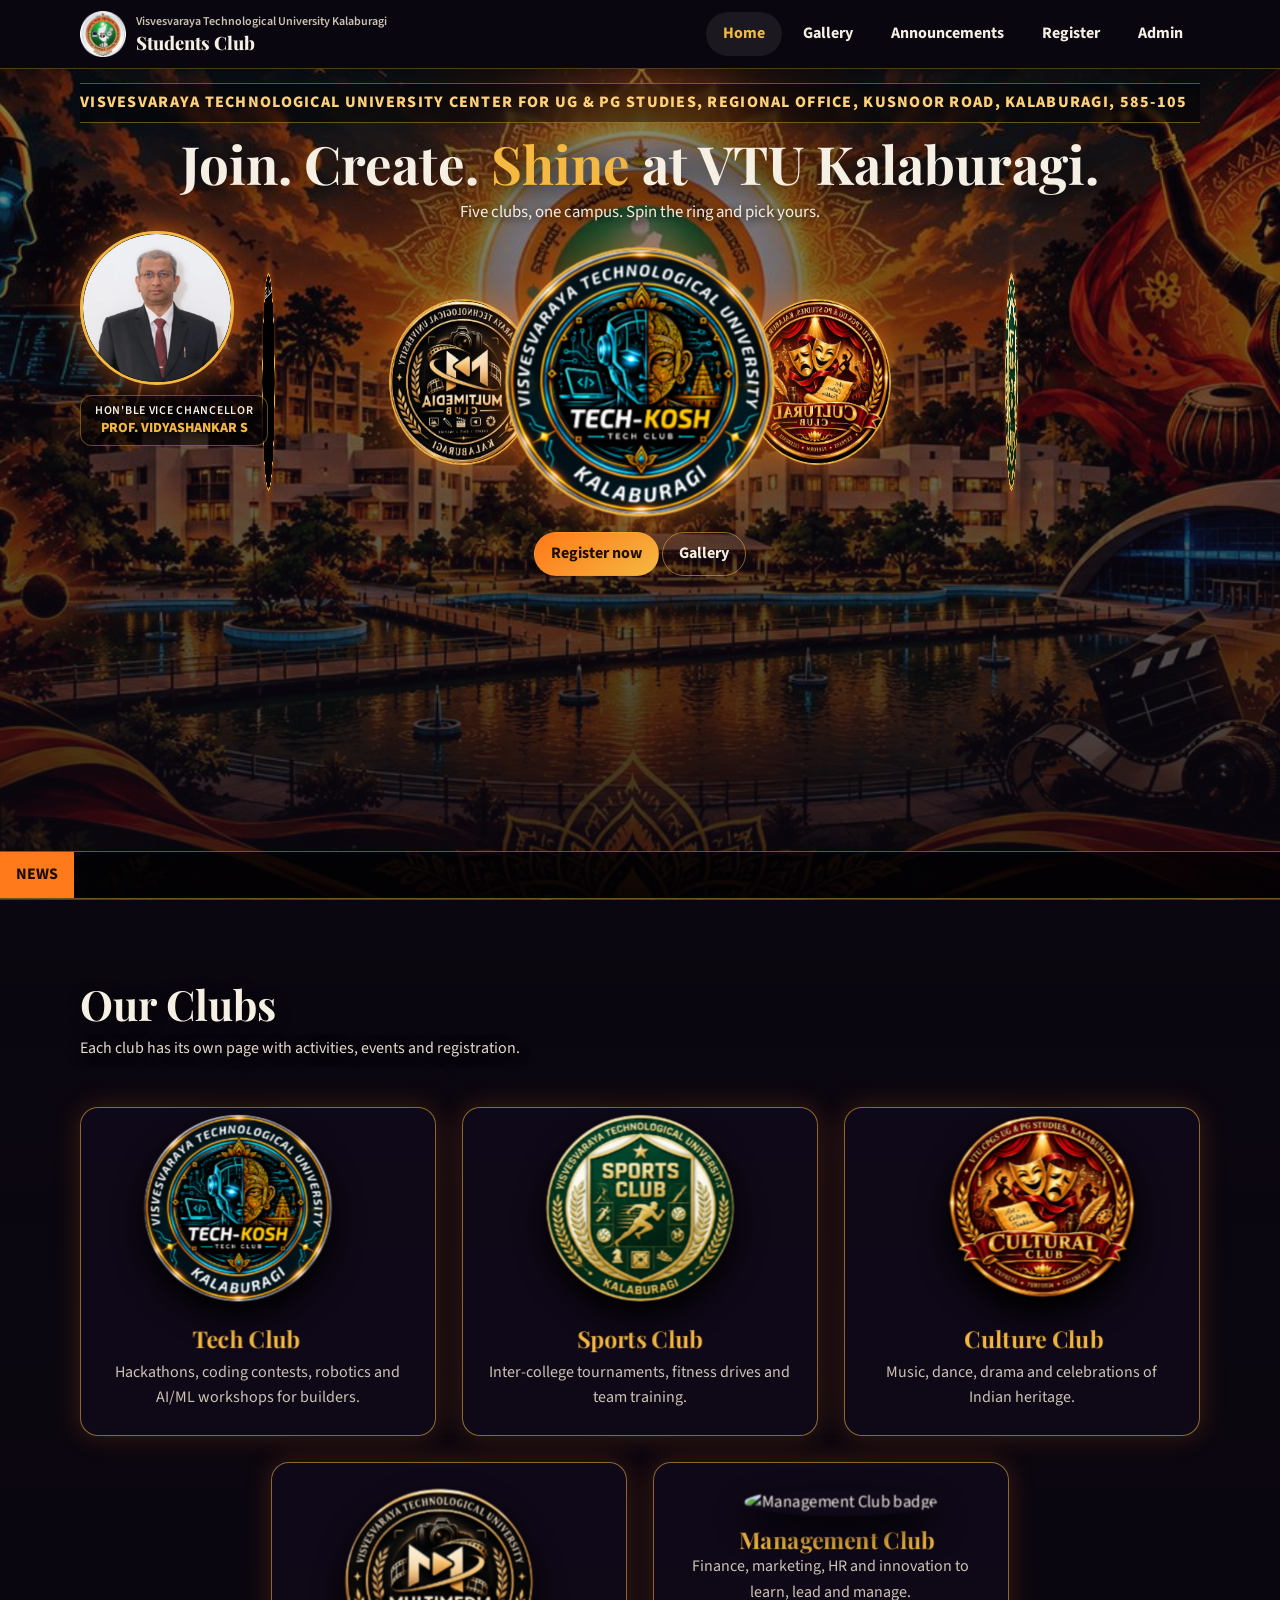
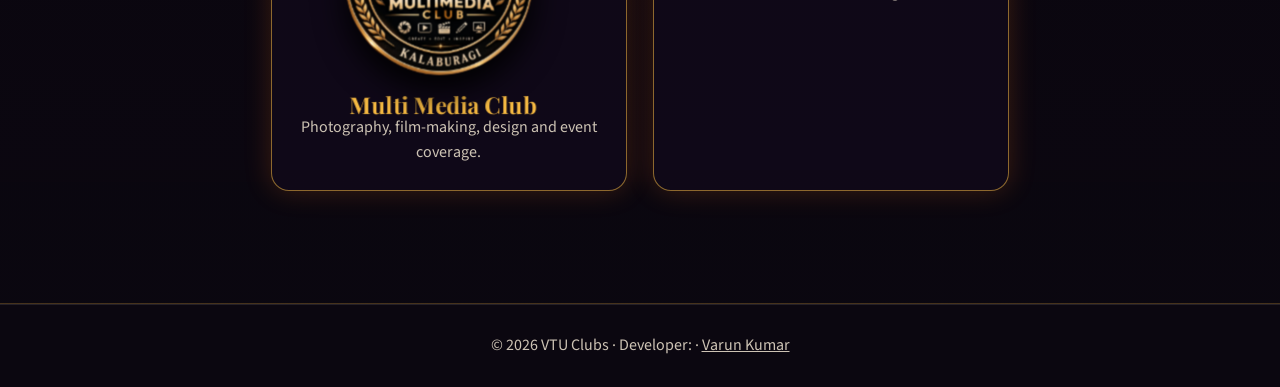
==== commit de40b84c: "Update club website and management assets" ====
--- a/frontend/index.html
+++ b/frontend/index.html
@@ -17,8 +17,9 @@
           <div class="wrap">
                <div class="bar">
                     <a class="brand" href="#home" aria-label="VTU Clubs home"><img src="assets/images/logo.webp"
-                              alt="VTU logo"><span><small>Visvesvaraya Technological University Kalaburagi</small>Club
-                              house</span></a>
+                              alt="VTU logo"><span><small>Visvesvaraya Technological University
+                                   Kalaburagi</small>Students
+                              Club</span></a>
                     <button id="menu" class="btn ghost" aria-expanded="false" aria-controls="nav">Menu</button>
                     <nav id="nav" aria-label="Main"><a href="#home">Home</a><a href="#gallery">Gallery</a><a
                               href="#announcements">Announcements</a><a href="#register">Register</a><a
@@ -44,7 +45,7 @@
                          <!-- College bar: leader photo | scrolling college name | leader photo. Both photos float. -->
                          <div class="college-bar">
                               <img class="leader left" src="assets/images/vcsir.png" alt="Vice Chancellor">
-                              <p>Honerable vice Chancellor<br>Prof. Vidyashankar S</p>
+                              <p>hon'ble vice chancellor<br>PROF. VIDYASHANKAR S</p>
                               <!-- College name line: scrolls right to left. To change the text, edit it in all 4 spans (the copies make the loop seamless). -->
                               <div class="college-marquee" role="marquee"
                                    aria-label="Visvesvaraya Technological University, Center for UG &amp; PG Studies, Regional Office, Kusnoor Road, Kalaburagi, 585-105">
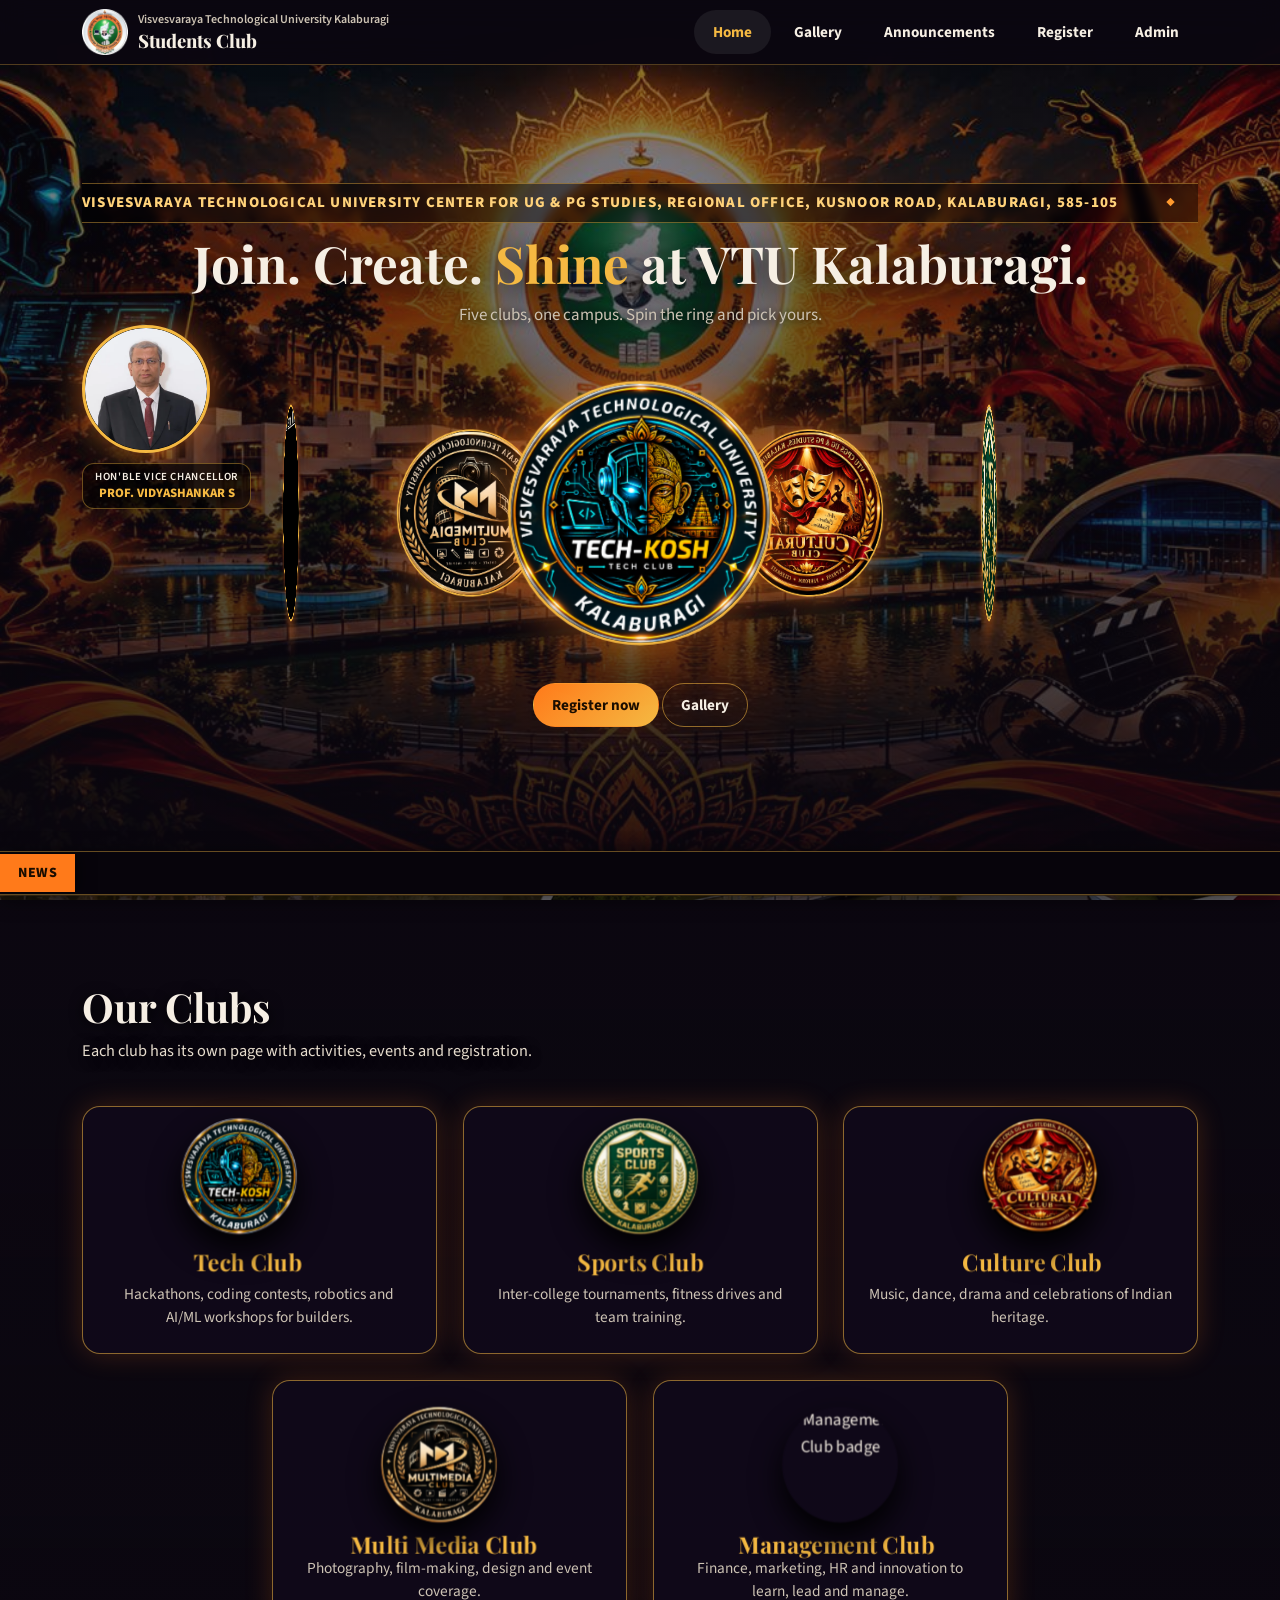
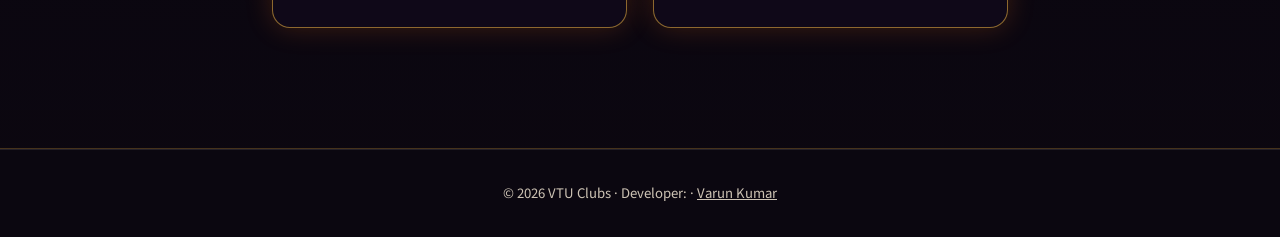
==== commit 685232e5: "Fix responsive mobile view, enlarge ring logos, and update announcement ticker position" ====
--- a/frontend/index.html
+++ b/frontend/index.html
@@ -86,11 +86,16 @@
                          <a class="btn" href="#register">Register now</a> <a class="btn ghost"
                               href="#gallery">Gallery</a>
                     </div>
-
-                    <!-- News ticker. The track below is FILLED BY main.js from /api/announcements; this text is the fallback. -->
-                    <div class="ticker" tabindex="0" role="region" aria-label="Announcements">
-                         <b>NEWS</b>
-                         <div class="track" id="ticker-track"><span>LAUNCHING ON 23RD NOVEMBER</span></div>
+               </div>
+
+               <!-- News line at the border bottom end of hero -->
+               <div class="ticker" tabindex="0" role="region" aria-label="Announcements">
+                    <b>NEWS</b>
+                    <div class="track" id="ticker-track">
+                         <span>LAUNCHING ON 23RD NOVEMBER</span>
+                         <span>VTU KALABURAGI STUDENTS CLUB PORTAL</span>
+                         <span>LAUNCHING ON 23RD NOVEMBER</span>
+                         <span>VTU KALABURAGI STUDENTS CLUB PORTAL</span>
                     </div>
                </div>
 
--- a/frontend/assets/css/style.css
+++ b/frontend/assets/css/style.css
@@ -1,240 +1,1435 @@
-:root{
-  --p1:url(../images/campus.jpg);
-  --p2:url(../images/campus2.jpg);
-  --clubs-bg:url(../images/bg.png); /* background of the "Our Clubs" section */
-  --bg:#0b0710;--surf:rgba(255,255,255,.07);--text:#f6efe4;--muted:#cdc3b4;
-  --gold:#f5b942;--orange:#ff7a1a;--r:18px;
-  color-scheme:dark;box-sizing:border-box;
-  padding-top:env(safe-area-inset-top,0px);padding-bottom:env(safe-area-inset-bottom,0px)
-}
-*,*::before,*::after{box-sizing:inherit}
-html{scroll-padding-top:calc(76px + env(safe-area-inset-top,0px))}
-body{margin:0;background:var(--bg);color:var(--text);font:16px/1.6 "Source Sans 3",system-ui,sans-serif;overflow-x:hidden}
-h1,h2,h3{font-family:"Playfair Display",Georgia,serif;line-height:1.15;margin:0}
-a{color:inherit}
-:focus-visible{outline:3px solid var(--gold);outline-offset:3px;border-radius:6px}
-.wrap{max-width:1160px;margin:auto;padding:0 20px}
+:root {
+  --p1: url(../images/campus.jpg);
+  --p2: url(../images/campus2.jpg);
+  --clubs-bg: url(../images/bg.png);
+  /* background of the "Our Clubs" section */
+  --bg: #0b0710;
+  --surf: rgba(255, 255, 255, .07);
+  --text: #f6efe4;
+  --muted: #cdc3b4;
+  --gold: #f5b942;
+  --orange: #ff7a1a;
+  --r: 18px;
+  color-scheme: dark;
+  box-sizing: border-box;
+}
+
+*,
+*::before,
+*::after {
+  box-sizing: inherit
+}
+
+html {
+  scroll-padding-top: calc(76px + env(safe-area-inset-top, 0px));
+  overflow-x: hidden;
+  scroll-behavior: smooth
+}
+
+body {
+  margin: 0;
+  background: var(--bg);
+  color: var(--text);
+  font: 16px/1.6 "Source Sans 3", system-ui, sans-serif;
+  overflow-x: hidden;
+  width: 100%;
+  min-width: 320px;
+  -webkit-text-size-adjust: 100%;
+  text-size-adjust: 100%
+}
+
+h1,
+h2,
+h3 {
+  font-family: "Playfair Display", Georgia, serif;
+  line-height: 1.15;
+  margin: 0
+}
+
+a {
+  color: inherit
+}
+
+:focus-visible {
+  outline: 3px solid var(--gold);
+  outline-offset: 3px;
+  border-radius: 6px
+}
+
+.wrap {
+  max-width: 1160px;
+  margin: auto;
+  padding: 0 clamp(14px, 3.5vw, 22px);
+  width: 100%
+}
 
 /* header + nav */
-header{position:sticky;top:env(safe-area-inset-top,0px);z-index:30;background:rgba(11,7,16,.9);backdrop-filter:blur(12px);border-bottom:1px solid rgba(245,185,66,.3)}
-.bar{display:flex;align-items:center;gap:14px;min-height:68px}
-.brand{display:flex;align-items:center;gap:10px;font:800 1.15rem "Playfair Display",serif;text-decoration:none}
-.brand img{width:46px;height:46px}
-.brand small{display:block;font:600 12px "Source Sans 3";color:var(--muted)}
-nav{margin-left:auto;display:flex;gap:4px}
-/* "font:700 1rem inherit" was invalid CSS and ignored, so it is split into valid properties here */
-nav a,.btn{min-height:44px;display:inline-flex;align-items:center;padding:0 16px;border-radius:999px;text-decoration:none;font-family:inherit;font-size:1rem;font-weight:700;cursor:pointer;border:1px solid transparent;background:none;color:inherit;transition:transform .2s,background .2s}
+header{position:sticky;top:0;z-index:100;background:rgba(11,7,16,.94);backdrop-filter:blur(14px);-webkit-backdrop-filter:blur(14px);border-bottom:1px solid rgba(245,185,66,.3);padding-top:env(safe-area-inset-top,0px)}
+.bar{display:flex;align-items:center;justify-content:space-between;gap:12px;min-height:70px;position:relative}
+.brand{display:flex;align-items:center;gap:12px;font:800 clamp(0.95rem,2.2vw,1.15rem) "Playfair Display",serif;text-decoration:none;min-width:0}
+.brand img{width:clamp(42px,8.5vw,56px);height:clamp(42px,8.5vw,56px);flex-shrink:0;object-fit:contain}
+.brand span{display:flex;flex-direction:column;min-width:0}
+.brand small{display:block;font:600 clamp(10px,2vw,12px) "Source Sans 3";color:var(--muted);white-space:nowrap;overflow:hidden;text-overflow:ellipsis;max-width:clamp(140px,46vw,380px)}
+nav{margin-left:auto;display:flex;gap:4px;align-items:center}
+nav a,.btn{min-height:44px;display:inline-flex;align-items:center;justify-content:center;padding:0 clamp(14px,2.5vw,18px);border-radius:999px;text-decoration:none;font-family:inherit;font-size:0.95rem;font-weight:700;cursor:pointer;border:1px solid transparent;background:none;color:inherit;transition:transform .2s,background .2s,color .2s;white-space:nowrap}
 nav a:hover,nav a.on{background:var(--surf);color:var(--gold)}
 .btn{background:linear-gradient(135deg,var(--orange),var(--gold));color:#1a0d00}
-.btn:hover{transform:translateY(-2px) scale(1.03)}
+.btn:hover{transform:translateY(-2px) scale(1.02)}
 .btn.ghost{background:none;color:var(--text);border-color:rgba(245,185,66,.55)}
 .btn[disabled]{opacity:.4}
-#menu{display:none;margin-left:auto}
+#menu{display:none;margin-left:auto;flex-shrink:0}
+
+.bar {
+  display: flex;
+  align-items: center;
+  justify-content: space-between;
+  gap: 12px;
+  min-height: 64px;
+  position: relative
+}
+
+.brand {
+  display: flex;
+  align-items: center;
+  gap: 10px;
+  font: 800 clamp(0.95rem, 2.2vw, 1.15rem) "Playfair Display", serif;
+  text-decoration: none;
+  min-width: 0
+}
+
+.brand img {
+  width: clamp(36px, 7.5vw, 46px);
+  height: clamp(36px, 7.5vw, 46px);
+  flex-shrink: 0;
+  object-fit: contain
+}
+
+.brand span {
+  display: flex;
+  flex-direction: column;
+  min-width: 0
+}
+
+.brand small {
+  display: block;
+  font: 600 clamp(10px, 2vw, 12px) "Source Sans 3";
+  color: var(--muted);
+  white-space: nowrap;
+  overflow: hidden;
+  text-overflow: ellipsis;
+  max-width: clamp(140px, 46vw, 380px)
+}
+
+nav {
+  margin-left: auto;
+  display: flex;
+  gap: 4px;
+  align-items: center
+}
+
+nav a,
+.btn {
+  min-height: 44px;
+  display: inline-flex;
+  align-items: center;
+  justify-content: center;
+  padding: 0 clamp(14px, 2.5vw, 18px);
+  border-radius: 999px;
+  text-decoration: none;
+  font-family: inherit;
+  font-size: 0.95rem;
+  font-weight: 700;
+  cursor: pointer;
+  border: 1px solid transparent;
+  background: none;
+  color: inherit;
+  transition: transform .2s, background .2s, color .2s;
+  white-space: nowrap
+}
+
+nav a:hover,
+nav a.on {
+  background: var(--surf);
+  color: var(--gold)
+}
+
+.btn {
+  background: linear-gradient(135deg, var(--orange), var(--gold));
+  color: #1a0d00
+}
+
+.btn:hover {
+  transform: translateY(-2px) scale(1.02)
+}
+
+.btn.ghost {
+  background: none;
+  color: var(--text);
+  border-color: rgba(245, 185, 66, .55)
+}
+
+.btn[disabled] {
+  opacity: .4
+}
+
+#menu {
+  display: none;
+  margin-left: auto;
+  flex-shrink: 0
+}
 
 /* pages */
-.page{display:none}
-.page.on{display:block;animation:enter .8s cubic-bezier(.2,.8,.2,1)}
-@keyframes enter{from{opacity:0;transform:perspective(1200px) rotateX(10deg) translateY(40px) scale(.96)}}
-
-/* hero: content starts near the top so the marquee and the Register button fit in one window */
-.hero{position:relative;min-height:calc(100vh - 70px);min-height:calc(100svh - 70px);display:grid;align-content:start;padding:14px 0 62px;overflow:hidden;perspective:1200px}
-.bg{position:absolute;inset:-4%;background:linear-gradient(rgba(11,7,16,.45),rgba(11,7,16,.82)),var(--p1) center/cover;transition:transform .2s;will-change:transform}
-#gl{position:absolute;inset:0;width:100%;height:100%;pointer-events:none}
-.hero .wrap{position:relative;text-align:center}
-.hero h1{font-size:clamp(1.9rem,4.4vw,3.3rem);text-shadow:0 4px 30px #000}
+.page {
+  display: none
+}
+
+.page.on {
+  display: block;
+  animation: enter .7s cubic-bezier(.2, .8, .2, 1)
+}
+
+@keyframes enter {
+  from {
+    opacity: 0;
+    transform: perspective(1200px) rotateX(8deg) translateY(30px) scale(.97)
+  }
+}
+
+/* hero */
+.hero{position:relative;min-height:calc(100vh - 114px);min-height:calc(100svh - 114px);display:flex;flex-direction:column;align-items:center;justify-content:center;padding:clamp(16px,3vw,26px) 0 clamp(20px,4vw,32px);overflow-x:clip;perspective:1200px}
+.bg{position:absolute;inset:-20px;background:linear-gradient(rgba(11,7,16,.45),rgba(11,7,16,.85)),var(--p1) center/cover;transition:transform .2s;will-change:transform;pointer-events:none;z-index:0}
+#gl{position:absolute;inset:0;width:100%;height:100%;pointer-events:none;z-index:1}
+.hero .wrap{position:relative;z-index:2;text-align:center;width:100%}
+.hero h1{font-size:clamp(1.65rem,4.4vw,3.2rem);text-shadow:0 4px 30px #000;margin:8px auto;word-break:break-word;line-height:1.2}
 .hero h1 span{color:var(--gold)}
-.hero p.l{max-width:56ch;margin:6px auto;font-size:1.05rem;text-shadow:0 2px 10px #000}
-
-/* spinning ring: same ring as before, widened for 5 logos (72deg apart).
-   --rz = radius of the wheel. Bigger number = wider wheel and more space between logos. */
-.stage{height:300px;perspective:1400px;margin:6px auto 0;display:grid;place-items:center}
-.ring{--rz:360px;position:relative;width:200px;height:200px;transform-style:preserve-3d;animation:spin 28s linear infinite}
+.hero p.l{max-width:56ch;margin:6px auto 14px;font-size:clamp(0.92rem,2.2vw,1.06rem);color:var(--muted);text-shadow:0 2px 10px #000;padding:0 8px}
+
+.bg {
+  position: absolute;
+  inset: -20px;
+  background: linear-gradient(rgba(11, 7, 16, .45), rgba(11, 7, 16, .85)), var(--p1) center/cover;
+  transition: transform .2s;
+  will-change: transform;
+  pointer-events: none;
+  z-index: 0
+}
+
+#gl {
+  position: absolute;
+  inset: 0;
+  width: 100%;
+  height: 100%;
+  pointer-events: none;
+  z-index: 1
+}
+
+.hero .wrap {
+  position: relative;
+  z-index: 2;
+  text-align: center;
+  width: 100%
+}
+
+.hero h1 {
+  font-size: clamp(1.65rem, 4.4vw, 3.2rem);
+  text-shadow: 0 4px 30px #000;
+  margin: 8px auto;
+  word-break: break-word;
+  line-height: 1.2
+}
+
+.hero h1 span {
+  color: var(--gold)
+}
+
+.hero p.l {
+  max-width: 56ch;
+  margin: 6px auto 14px;
+  font-size: clamp(0.92rem, 2.2vw, 1.06rem);
+  color: var(--muted);
+  text-shadow: 0 2px 10px #000;
+  padding: 0 8px
+}
+
+/* spinning ring: responsive across mobile, tablet, and desktop */
+.stage{height:340px;perspective:1400px;margin:12px auto 0;display:grid;place-items:center;width:100%;max-width:100vw}
+.ring{--rz:360px;position:relative;width:220px;height:220px;transform-style:preserve-3d;animation:spin 28s linear infinite}
 .stage:hover .ring,.stage:focus-within .ring{animation-play-state:paused}
 @keyframes spin{to{transform:rotateY(-360deg)}}
-.face{position:absolute;inset:0;border-radius:50%;padding:0;border:2px solid var(--gold);background:#000 center/cover;box-shadow:0 0 40px rgba(255,122,26,.55);cursor:pointer;transform:rotateY(calc(var(--i)*72deg)) translateZ(var(--rz));transition:box-shadow .3s}
-.face:hover{box-shadow:0 0 70px rgba(245,185,66,.95)}
-.face img{width:100%;height:100%;border-radius:50%;display:block}
-
-/* news ticker (bottom of hero) */
-.ticker{position:absolute;inset:auto 0 0;background:rgba(0,0,0,.7);border-block:1px solid rgba(245,185,66,.45);overflow:hidden;display:flex}
-.ticker b{padding:10px 16px;background:var(--orange);color:#1a0d00;z-index:1}
-.track{display:flex;gap:56px;white-space:nowrap;padding:10px 0 10px 100%;animation:slide 45s linear infinite}
+.face{position:absolute;inset:0;border-radius:50%;padding:0;border:2.5px solid var(--gold);background:#000 center/cover;box-shadow:0 0 clamp(20px,4.5vw,44px) rgba(255,122,26,.6);cursor:pointer;transform:rotateY(calc(var(--i)*72deg)) translateZ(var(--rz));transition:box-shadow .3s,border-color .3s;touch-action:manipulation}
+.face:hover{box-shadow:0 0 clamp(28px,6vw,76px) rgba(245,185,66,.95);border-color:#fff}
+.face img{width:100%;height:100%;border-radius:50%;display:block;object-fit:cover}
+
+.ring {
+  --rz: 340px;
+  position: relative;
+  width: 200px;
+  height: 200px;
+  transform-style: preserve-3d;
+  animation: spin 28s linear infinite
+}
+
+.stage:hover .ring,
+.stage:focus-within .ring {
+  animation-play-state: paused
+}
+
+@keyframes spin {
+  to {
+    transform: rotateY(-360deg)
+  }
+}
+
+.face {
+  position: absolute;
+  inset: 0;
+  border-radius: 50%;
+  padding: 0;
+  border: 2px solid var(--gold);
+  background: #000 center/cover;
+  box-shadow: 0 0 clamp(18px, 4vw, 40px) rgba(255, 122, 26, .55);
+  cursor: pointer;
+  transform: rotateY(calc(var(--i)*72deg)) translateZ(var(--rz));
+  transition: box-shadow .3s;
+  touch-action: manipulation
+}
+
+.face:hover {
+  box-shadow: 0 0 clamp(26px, 6vw, 70px) rgba(245, 185, 66, .95)
+}
+
+.face img {
+  width: 100%;
+  height: 100%;
+  border-radius: 50%;
+  display: block;
+  object-fit: cover
+}
+
+/* news ticker: border bottom end of hero section */
+.ticker{position:relative;background:rgba(8,5,12,.96);backdrop-filter:blur(10px);-webkit-backdrop-filter:blur(10px);border-block:1px solid rgba(245,185,66,.4);overflow:hidden;display:flex;align-items:center;width:100%;z-index:20;min-height:44px;box-shadow:0 4px 20px rgba(0,0,0,.6)}
+.ticker b{padding:10px clamp(14px,2.5vw,22px);background:var(--orange);color:#1a0d00;z-index:2;flex-shrink:0;font-size:clamp(0.8rem,2vw,0.9rem);letter-spacing:0.06em;font-weight:800;display:inline-flex;align-items:center;box-shadow:4px 0 16px rgba(0,0,0,.5)}
+.track{display:inline-flex;align-items:center;white-space:nowrap;width:max-content;animation:ticker-slide 35s linear infinite;font-size:clamp(0.85rem,2vw,0.96rem);color:var(--text)}
+.track span{padding:0 24px;display:inline-flex;align-items:center;font-weight:600}
+.track span::after{content:"\25C6";margin-left:24px;color:var(--gold);font-size:0.75em}
 .ticker:hover .track,.ticker:focus-within .track{animation-play-state:paused}
-@keyframes slide{to{transform:translateX(-100%)}}
+@keyframes ticker-slide{from{transform:translateX(0)}to{transform:translateX(-50%)}}
+
+.ticker b {
+  padding: 8px clamp(12px, 2.5vw, 18px);
+  background: var(--orange);
+  color: #1a0d00;
+  z-index: 2;
+  flex-shrink: 0;
+  font-size: clamp(0.78rem, 2vw, 0.88rem);
+  letter-spacing: 0.04em
+}
+
+.track {
+  display: flex;
+  gap: 48px;
+  white-space: nowrap;
+  padding: 8px 0 8px 100%;
+  animation: slide 45s linear infinite;
+  font-size: clamp(0.82rem, 2vw, 0.94rem)
+}
+
+.ticker:hover .track,
+.ticker:focus-within .track {
+  animation-play-state: paused
+}
+
+@keyframes slide {
+  to {
+    transform: translateX(-100%)
+  }
+}
 
 /* sections */
-section.s{padding:64px 0}
-h2{font-size:clamp(1.8rem,4vw,2.6rem);margin-bottom:8px}
-.sub{color:var(--muted);margin:0 0 28px}
-.top{padding:56px 0 8px}
-
-/* Our Clubs: background image + floating cards (3 in the first row, the rest centred below) */
-section.clubs{position:relative;padding:80px 0;background:linear-gradient(rgba(11,7,16,.55),rgba(11,7,16,.86)),var(--clubs-bg) center/cover no-repeat;border-block:1px solid rgba(245,185,66,.25)}
-section.clubs h2,section.clubs .sub{text-shadow:0 2px 14px #000}
-section.clubs .sub{color:#e6dccd}
-@media(min-width:901px){section.clubs{background-attachment:scroll,fixed}}
-.g5{--gap:26px;display:flex;flex-wrap:wrap;justify-content:center;gap:var(--gap);perspective:1000px;padding:18px 0 32px}
-.g5 .card{flex:0 0 calc((100% - 2*var(--gap))/3);padding:24px;background:rgba(18,10,28,.74);animation:cardfloat 6s ease-in-out infinite}
-.g5 .card img{width:58%}
-.g5 .card:nth-child(2){animation-delay:-1.2s}
-.g5 .card:nth-child(3){animation-delay:-2.4s}
-.g5 .card:nth-child(4){animation-delay:-3.6s}
-.g5 .card:nth-child(5){animation-delay:-4.8s}
-.g5 .card:hover{animation-play-state:paused}
-.g5 .card h3{font-size:1.4rem}
-.g5 .card p{font-size:1rem}
-@keyframes cardfloat{50%{translate:0 -14px}} /* "translate" is separate from "transform", so it works with the mouse-tilt */
-
-.g4{display:grid;grid-template-columns:repeat(4,1fr);gap:20px;perspective:1000px}
-.tilt{transform-style:preserve-3d;transition:transform .15s ease-out;will-change:transform}
-.card{display:block;text-align:center;text-decoration:none;padding:20px;border-radius:var(--r);background:var(--surf);border:1px solid rgba(245,185,66,.55);box-shadow:0 0 28px rgba(255,122,26,.2)}
-.card img{width:70%;border-radius:50%;transform:translateZ(50px);box-shadow:0 14px 30px #000}
-.card h3{margin:12px 0 4px;color:var(--gold);transform:translateZ(30px)}
-.card p{margin:0;color:var(--muted);font-size:.95rem}
-
-.club-hero{position:relative;padding:64px 0;overflow:hidden}
-.club-hero .bg{inset:0}
-.club-hero .wrap{position:relative;display:grid;grid-template-columns:240px 1fr;gap:32px;align-items:center}
-.club-hero img{width:240px;border-radius:50%;animation:bob 5s ease-in-out infinite;box-shadow:0 0 60px rgba(255,122,26,.6)}
-@keyframes bob{50%{transform:translateY(-12px) rotateY(14deg)}}
-
-.two{display:grid;grid-template-columns:1fr 1fr;gap:20px}
-.box{background:var(--surf);border:1px solid rgba(255,255,255,.12);border-radius:var(--r);padding:22px}
-.box ul{margin:0;padding-left:20px;color:var(--muted)}
+section.s {
+  padding: clamp(44px, 7vw, 72px) 0
+}
+
+h2 {
+  font-size: clamp(1.65rem, 4vw, 2.5rem);
+  margin-bottom: 8px;
+  word-break: break-word
+}
+
+.sub {
+  color: var(--muted);
+  margin: 0 0 24px;
+  font-size: clamp(0.92rem, 2.2vw, 1.02rem)
+}
+
+.top {
+  padding: clamp(36px, 6vw, 56px) 0 8px
+}
+
+/* Our Clubs: background image + floating cards */
+section.clubs {
+  position: relative;
+  padding: clamp(56px, 8vw, 88px) 0;
+  background: linear-gradient(rgba(11, 7, 16, .55), rgba(11, 7, 16, .86)), var(--clubs-bg) center/cover no-repeat;
+  border-block: 1px solid rgba(245, 185, 66, .25)
+}
+
+section.clubs h2,
+section.clubs .sub {
+  text-shadow: 0 2px 14px #000
+}
+
+section.clubs .sub {
+  color: #e6dccd
+}
+
+@media(min-width:901px) {
+  section.clubs {
+    background-attachment: scroll, fixed
+  }
+}
+
+.g5 {
+  --gap: clamp(14px, 3vw, 26px);
+  display: flex;
+  flex-wrap: wrap;
+  justify-content: center;
+  gap: var(--gap);
+  perspective: 1000px;
+  padding: 18px 0 32px;
+  width: 100%
+}
+
+.g5 .card {
+  flex: 0 0 calc((100% - 2*var(--gap))/3);
+  max-width: 360px;
+  padding: clamp(18px, 4vw, 24px);
+  background: rgba(18, 10, 28, .76);
+  animation: cardfloat 6s ease-in-out infinite
+}
+
+.g5 .card img {
+  width: clamp(74px, 20vw, 110px);
+  max-width: 110px;
+  aspect-ratio: 1;
+  object-fit: contain;
+  margin: 0 auto;
+  display: block
+}
+
+.g5 .card:nth-child(2) {
+  animation-delay: -1.2s
+}
+
+.g5 .card:nth-child(3) {
+  animation-delay: -2.4s
+}
+
+.g5 .card:nth-child(4) {
+  animation-delay: -3.6s
+}
+
+.g5 .card:nth-child(5) {
+  animation-delay: -4.8s
+}
+
+.g5 .card:hover {
+  animation-play-state: paused
+}
+
+.g5 .card h3 {
+  font-size: clamp(1.2rem, 3.2vw, 1.4rem)
+}
+
+.g5 .card p {
+  font-size: clamp(0.88rem, 2.2vw, 0.96rem);
+  line-height: 1.5
+}
+
+@keyframes cardfloat {
+  50% {
+    translate: 0 -12px
+  }
+}
+
+.g4 {
+  display: grid;
+  grid-template-columns: repeat(4, 1fr);
+  gap: 18px;
+  perspective: 1000px;
+  width: 100%
+}
+
+.tilt {
+  transform-style: preserve-3d;
+  transition: transform .15s ease-out;
+  will-change: transform
+}
+
+.card {
+  display: block;
+  text-align: center;
+  text-decoration: none;
+  padding: clamp(16px, 3vw, 20px);
+  border-radius: var(--r);
+  background: var(--surf);
+  border: 1px solid rgba(245, 185, 66, .55);
+  box-shadow: 0 0 28px rgba(255, 122, 26, .2)
+}
+
+.card img {
+  width: clamp(70px, 18vw, 100px);
+  border-radius: 50%;
+  transform: translateZ(50px);
+  box-shadow: 0 14px 30px #000;
+  margin: 0 auto
+}
+
+.card h3 {
+  margin: 12px 0 4px;
+  color: var(--gold);
+  transform: translateZ(30px)
+}
+
+.card p {
+  margin: 0;
+  color: var(--muted);
+  font-size: .95rem
+}
+
+.club-hero {
+  position: relative;
+  padding: clamp(40px, 6vw, 64px) 0;
+  overflow: hidden
+}
+
+.club-hero .bg {
+  inset: 0
+}
+
+.club-hero .wrap {
+  position: relative;
+  display: grid;
+  grid-template-columns: 240px 1fr;
+  gap: clamp(18px, 4vw, 32px);
+  align-items: center
+}
+
+.club-hero img {
+  width: clamp(140px, 26vw, 240px);
+  border-radius: 50%;
+  animation: bob 5s ease-in-out infinite;
+  box-shadow: 0 0 60px rgba(255, 122, 26, .6);
+  margin: 0 auto
+}
+
+@keyframes bob {
+  50% {
+    transform: translateY(-12px) rotateY(14deg)
+  }
+}
+
+.two {
+  display: grid;
+  grid-template-columns: repeat(auto-fit, minmax(clamp(260px, 46vw, 440px), 1fr));
+  gap: clamp(14px, 3vw, 20px);
+  width: 100%
+}
+
+.box {
+  background: var(--surf);
+  border: 1px solid rgba(255, 255, 255, .12);
+  border-radius: var(--r);
+  padding: clamp(16px, 4vw, 22px);
+  width: 100%
+}
+
+.box ul {
+  margin: 0;
+  padding-left: 20px;
+  color: var(--muted)
+}
 
 /* gallery */
-.filters{display:flex;flex-wrap:wrap;gap:8px;margin-bottom:22px}
-.chip{min-height:44px;padding:0 18px;border-radius:999px;border:1px solid rgba(245,185,66,.45);background:none;color:var(--text);cursor:pointer;font-family:inherit;font-size:1rem;font-weight:700}
-.chip[aria-pressed=true]{background:var(--gold);color:#1a0d00}
-.chip.danger{color:#ff9a9a;border-color:rgba(255,154,154,.45)}
-.chip.danger:hover{background:rgba(255,154,154,.15)}
-.grid{display:grid;grid-template-columns:repeat(auto-fill,minmax(230px,1fr));gap:16px;perspective:1000px}
-.ph{aspect-ratio:4/3;border-radius:14px;border:1px solid rgba(245,185,66,.3);cursor:pointer;display:flex;align-items:flex-end;padding:10px;color:#fff;font:inherit;text-align:left;background-repeat:no-repeat;background-size:330% auto}
-.ph span{background:rgba(0,0,0,.65);padding:4px 10px;border-radius:8px;font-size:.85rem}
-.pager{display:flex;gap:10px;justify-content:center;align-items:center;margin-top:22px}
-dialog{width:min(760px,94vw);max-height:90vh;overflow:auto;background:#150d20;color:var(--text);border:1px solid var(--gold);border-radius:var(--r);padding:24px}
-dialog::backdrop{background:rgba(0,0,0,.8)}
-.big{aspect-ratio:16/9;border-radius:12px;background-repeat:no-repeat;background-size:260% auto;margin:12px 0}
+.filters {
+  display: flex;
+  flex-wrap: wrap;
+  gap: clamp(6px, 1.5vw, 10px);
+  margin-bottom: 22px;
+  width: 100%
+}
+
+.chip {
+  min-height: 40px;
+  padding: 0 clamp(12px, 2.5vw, 18px);
+  border-radius: 999px;
+  border: 1px solid rgba(245, 185, 66, .45);
+  background: none;
+  color: var(--text);
+  cursor: pointer;
+  font-family: inherit;
+  font-size: clamp(0.82rem, 2vw, 0.95rem);
+  font-weight: 700;
+  transition: background .2s, color .2s
+}
+
+.chip[aria-pressed=true] {
+  background: var(--gold);
+  color: #1a0d00
+}
+
+.chip.danger {
+  color: #ff9a9a;
+  border-color: rgba(255, 154, 154, .45)
+}
+
+.chip.danger:hover {
+  background: rgba(255, 154, 154, .15)
+}
+
+.grid {
+  display: grid;
+  grid-template-columns: repeat(auto-fill, minmax(clamp(150px, 44vw, 240px), 1fr));
+  gap: clamp(10px, 2.5vw, 16px);
+  perspective: 1000px;
+  width: 100%
+}
+
+.ph {
+  aspect-ratio: 4/3;
+  border-radius: 14px;
+  border: 1px solid rgba(245, 185, 66, .3);
+  cursor: pointer;
+  display: flex;
+  align-items: flex-end;
+  padding: 10px;
+  color: #fff;
+  font: inherit;
+  text-align: left;
+  background-repeat: no-repeat;
+  background-size: 330% auto
+}
+
+.ph span {
+  background: rgba(0, 0, 0, .68);
+  backdrop-filter: blur(4px);
+  padding: 4px 10px;
+  border-radius: 8px;
+  font-size: clamp(0.74rem, 2vw, 0.85rem);
+  line-height: 1.3;
+  max-width: 100%;
+  overflow: hidden;
+  text-overflow: ellipsis;
+  white-space: nowrap
+}
+
+.pager {
+  display: flex;
+  gap: 10px;
+  justify-content: center;
+  align-items: center;
+  margin-top: 22px;
+  flex-wrap: wrap
+}
+
+dialog {
+  width: min(720px, 94vw);
+  max-height: 90vh;
+  overflow: auto;
+  background: #150d20;
+  color: var(--text);
+  border: 1px solid var(--gold);
+  border-radius: clamp(12px, 3vw, var(--r));
+  padding: clamp(16px, 4vw, 24px);
+  margin: auto;
+  box-sizing: border-box
+}
+
+dialog::backdrop {
+  background: rgba(0, 0, 0, .82);
+  backdrop-filter: blur(4px)
+}
+
+.big {
+  aspect-ratio: 16/9;
+  border-radius: 12px;
+  background-repeat: no-repeat;
+  background-size: 260% auto;
+  margin: 12px 0
+}
+
+#dlg-img {
+  max-width: 100%;
+  max-height: 65vh;
+  object-fit: contain;
+  border-radius: 12px;
+  display: block;
+  margin: 10px auto
+}
 
 /* forms + admin */
-.form{max-width:600px;background:var(--surf);padding:28px;border-radius:var(--r);border:1px solid rgba(245,185,66,.35)}
-label{display:block;font-weight:600;margin:14px 0 4px}
-input,select,textarea{width:100%;min-height:44px;padding:8px 12px;border-radius:10px;border:1px solid rgba(255,255,255,.28);background:#0e0817;color:var(--text);font:inherit}
-.err{color:#ff9a9a;font-size:.9rem;min-height:1.2em;margin:4px 0 0}
-.steps{color:var(--muted);font-size:.9rem;margin-bottom:10px}
-.steps b{color:var(--gold)}
-.note{font-size:.85rem;color:var(--muted);border-left:3px solid var(--orange);padding-left:12px;margin-top:16px}
-.id{font:800 2.2rem "Playfair Display";color:var(--gold)}
-.otp-card{background:rgba(255,255,255,.03);border:1px solid rgba(212,175,55,.2);border-radius:16px;padding:26px 20px;text-align:center;margin:16px 0}
-.otp-icon{font-size:2.2rem;margin-bottom:6px}
-.otp-sub{font-size:.92rem;color:var(--text);margin-bottom:16px}
-.otp-label{font-size:.82rem;text-transform:uppercase;letter-spacing:1.5px;color:var(--gold);margin-bottom:8px;font-weight:700}
-.otp-input{font-family:'Courier New',Courier,monospace;font-size:2rem;font-weight:800;letter-spacing:12px;text-align:center;max-width:260px;margin:0 auto 12px;padding:8px 12px;border:2px solid rgba(212,175,55,.45);border-radius:12px;background:#090d14;color:var(--gold);display:block;transition:border-color .2s,box-shadow .2s}
-.otp-input:focus{outline:none;border-color:var(--gold);box-shadow:0 0 16px rgba(212,175,55,.4)}
-.otp-actions{display:flex;justify-content:center;gap:10px;flex-wrap:wrap;margin-top:14px}
-.stats{display:grid;grid-template-columns:repeat(auto-fit,minmax(140px,1fr));gap:14px;margin-bottom:22px}
-.stats .box b{display:block;font:800 2rem "Playfair Display";color:var(--gold)}
-table{width:100%;border-collapse:collapse;font-size:.9rem}
-th,td{padding:8px;text-align:left;border-bottom:1px solid rgba(255,255,255,.12)}
-.tw{overflow-x:auto}
-.row{display:flex;gap:10px;flex-wrap:wrap;align-items:center;justify-content:space-between;padding:10px 0;border-bottom:1px solid rgba(255,255,255,.1)}
-footer{padding:28px 0;border-top:1px solid rgba(255,255,255,.1);color:var(--muted);text-align:center}
+.form {
+  width: 100%;
+  max-width: 600px;
+  background: var(--surf);
+  padding: clamp(16px, 5vw, 28px);
+  border-radius: clamp(12px, 3vw, var(--r));
+  border: 1px solid rgba(245, 185, 66, .35);
+  box-sizing: border-box
+}
+
+label {
+  display: block;
+  font-weight: 600;
+  margin: 14px 0 4px;
+  font-size: 0.92rem
+}
+
+input,
+select,
+textarea {
+  width: 100%;
+  min-height: 44px;
+  padding: 10px 14px;
+  border-radius: 10px;
+  border: 1px solid rgba(255, 255, 255, .28);
+  background: #0e0817;
+  color: var(--text);
+  font: inherit;
+  font-size: 16px;
+  box-sizing: border-box
+}
+
+.err {
+  color: #ff9a9a;
+  font-size: .9rem;
+  min-height: 1.2em;
+  margin: 4px 0 0
+}
+
+.steps {
+  color: var(--muted);
+  font-size: clamp(0.82rem, 2.2vw, 0.9rem);
+  margin-bottom: 10px
+}
+
+.steps b {
+  color: var(--gold)
+}
+
+.note {
+  font-size: .85rem;
+  color: var(--muted);
+  border-left: 3px solid var(--orange);
+  padding-left: 12px;
+  margin-top: 16px;
+  overflow-wrap: anywhere
+}
+
+.id {
+  font: 800 clamp(1.8rem, 5vw, 2.2rem) "Playfair Display";
+  color: var(--gold);
+  overflow-wrap: anywhere
+}
+
+.otp-card {
+  background: rgba(255, 255, 255, .03);
+  border: 1px solid rgba(212, 175, 55, .2);
+  border-radius: 16px;
+  padding: clamp(18px, 4vw, 26px) clamp(12px, 3vw, 20px);
+  text-align: center;
+  margin: 16px 0;
+  width: 100%;
+  box-sizing: border-box
+}
+
+.otp-icon {
+  font-size: 2.2rem;
+  margin-bottom: 6px
+}
+
+.otp-sub {
+  font-size: clamp(0.85rem, 2vw, 0.92rem);
+  color: var(--text);
+  margin-bottom: 16px
+}
+
+.otp-label {
+  font-size: .82rem;
+  text-transform: uppercase;
+  letter-spacing: 1.5px;
+  color: var(--gold);
+  margin-bottom: 8px;
+  font-weight: 700
+}
+
+.otp-input {
+  font-family: 'Courier New', Courier, monospace;
+  font-size: clamp(1.4rem, 6vw, 2rem);
+  font-weight: 800;
+  letter-spacing: clamp(6px, 3vw, 12px);
+  text-align: center;
+  width: 100%;
+  max-width: 280px;
+  margin: 0 auto 12px;
+  padding: 8px 10px;
+  border: 2px solid rgba(212, 175, 55, .45);
+  border-radius: 12px;
+  background: #090d14;
+  color: var(--gold);
+  display: block;
+  transition: border-color .2s, box-shadow .2s;
+  box-sizing: border-box
+}
+
+.otp-input:focus {
+  outline: none;
+  border-color: var(--gold);
+  box-shadow: 0 0 16px rgba(212, 175, 55, .4)
+}
+
+.otp-actions {
+  display: flex;
+  justify-content: center;
+  gap: 8px;
+  flex-wrap: wrap;
+  margin-top: 14px;
+  width: 100%
+}
+
+.otp-actions .btn {
+  flex: 1 1 auto;
+  min-width: 100px
+}
+
+.stats {
+  display: grid;
+  grid-template-columns: repeat(auto-fit, minmax(clamp(110px, 26vw, 150px), 1fr));
+  gap: clamp(10px, 2.5vw, 14px);
+  margin-bottom: 22px;
+  width: 100%
+}
+
+.stats .box {
+  text-align: center
+}
+
+.stats .box b {
+  display: block;
+  font: 800 clamp(1.5rem, 5vw, 2rem) "Playfair Display";
+  color: var(--gold)
+}
+
+table {
+  width: 100%;
+  border-collapse: collapse;
+  font-size: .9rem
+}
+
+th,
+td {
+  padding: 8px;
+  text-align: left;
+  border-bottom: 1px solid rgba(255, 255, 255, .12)
+}
+
+.tw {
+  width: 100%;
+  overflow-x: auto;
+  -webkit-overflow-scrolling: touch
+}
+
+.row {
+  display: flex;
+  gap: 10px;
+  flex-wrap: wrap;
+  align-items: center;
+  justify-content: space-between;
+  padding: 10px 0;
+  border-bottom: 1px solid rgba(255, 255, 255, .1);
+  min-width: 0
+}
+
+.row>span {
+  min-width: 0;
+  overflow-wrap: anywhere;
+  word-break: break-word
+}
+
+code {
+  overflow-wrap: anywhere;
+  word-break: break-all
+}
+
+footer {
+  padding: clamp(20px, 4vw, 32px) clamp(14px, 3.5vw, 22px);
+  border-top: 1px solid rgba(255, 255, 255, .1);
+  color: var(--muted);
+  text-align: center;
+  font-size: 0.92rem;
+  padding-bottom: calc(clamp(20px, 4vw, 32px) + env(safe-area-inset-bottom, 0px))
+}
 
 /* ===== College name marquee (home page, above the heading) ===== */
-.college-marquee{position:relative;z-index:3;overflow:hidden;white-space:nowrap;width:100%;margin:0 auto 10px;padding:6px 0;background:rgba(0,0,0,.4);backdrop-filter:blur(3px);border-top:1px solid rgba(255,190,70,.4);border-bottom:1px solid rgba(255,190,70,.4)}
-.cm-track{display:inline-flex;width:max-content;animation:cm-scroll 40s linear infinite}
-.cm-track span{padding-right:48px;font-weight:800;text-transform:uppercase;letter-spacing:.08em;font-size:clamp(12px,1.5vw,16px);color:#ffd27a}
-.cm-track span::after{content:"\25C6";margin-left:48px;color:#ff9a2e}
-.college-marquee:hover .cm-track{animation-play-state:paused}
-@keyframes cm-scroll{from{transform:translateX(0)}to{transform:translateX(-25%)}}
-
-/* ===== Leader photos: big, floating, below the heading (left and right) ===== */
-/* --leader = photo size.  --leader-drop = how far below the college name bar they start (bigger = lower). */
-.college-bar{--leader:clamp(80px,12vw,170px);--leader-drop:clamp(84px,8.5vw,118px);position:relative;margin:0 0 10px}
-.college-bar .college-marquee{margin:0}
-.leader{position:absolute;top:calc(100% + var(--leader-drop));z-index:3;width:var(--leader);height:var(--leader);object-fit:cover;border-radius:50%;border:3px solid var(--gold);background:#000;box-shadow:0 0 34px rgba(255,122,26,.6);animation:leader-float 4.5s ease-in-out infinite}
-.leader.left{left:0}
-.leader.right{right:0;animation-delay:-2.25s}
-@keyframes leader-float{50%{translate:0 -10px}}
-
-/* name caption under the photo: put a <p> right after <img class="leader left"> (or right). The title stays on ONE line. */
-.college-bar>p{position:absolute;z-index:3;top:calc(100% + var(--leader-drop) + var(--leader) + 10px);margin:0;padding:7px 14px;text-align:center;white-space:nowrap;font-size:clamp(11px,1.1vw,14px);font-weight:800;line-height:1.35;color:var(--gold);text-shadow:0 2px 10px #000;background:rgba(0,0,0,.5);border:1px solid rgba(245,185,66,.4);border-radius:12px;animation:leader-float 4.5s ease-in-out infinite}
-.college-bar>p::first-line{font-size:.85em;font-weight:600;letter-spacing:.06em;text-transform:uppercase;color:#f6efe4}
-.leader.left+p{left:0}
-.leader.right+p{right:0;animation-delay:-2.25s}
-
-@media(max-width:700px){
-  /* phones: name bar on top, then photo | caption | photo in one row */
-  .college-bar{--leader:84px;display:flex;flex-wrap:wrap;justify-content:space-between;gap:10px}
-  .college-bar .college-marquee{order:-1;flex:0 0 100%}
-  .college-bar .leader.left,.college-bar .leader.right{position:relative;top:auto;left:auto;right:auto}
-  .college-bar .leader.left+p,.college-bar .leader.right+p{position:static;flex:1;align-self:center;white-space:normal;text-align:left;font-size:12px;padding:0;background:none;border:0;animation:none}
-}
-
-/* responsive */
-@media(max-width:900px){
-  .g4{grid-template-columns:repeat(2,1fr)}
-  .two{grid-template-columns:1fr}
-}
-@media(max-width:800px){
-  .g5{--gap:18px}
-  .g5 .card{flex-basis:calc((100% - var(--gap))/2)}
-}
-@media(max-width:700px){
-  #menu{display:inline-flex}
-  nav{display:none;position:absolute;inset:100% 0 auto;flex-direction:column;background:#0b0710;padding:10px 20px}
-  nav.open{display:flex}
-  .g4{grid-template-columns:1fr}
-  .club-hero .wrap{grid-template-columns:1fr;text-align:center}
-  .club-hero img{width:180px;margin:auto}
-  .stage{height:220px;perspective:1100px}
-  .ring{--rz:235px;width:150px;height:150px}
-}
-@media(max-width:480px){
-  .g5 .card{flex-basis:100%}
-}
-/* short desktop windows: shrink the wheel a little so the Register button stays in view */
-@media(min-width:701px) and (max-height:700px){
-  .stage{height:250px}
-  .ring{--rz:300px;width:165px;height:165px}
-}
-@media(prefers-reduced-motion:reduce){
-  *{animation:none !important;transition:none !important}
-  .stage{height:auto;perspective:none}
-  .ring{width:auto;height:auto;display:grid;grid-template-columns:repeat(5,80px);justify-content:center;gap:10px}
-  .face{position:static;width:80px;height:80px;transform:none}
-  .track{padding-left:0}
-  .ticker{overflow-x:auto}
+.college-marquee {
+  position: relative;
+  z-index: 3;
+  overflow: hidden;
+  white-space: nowrap;
+  width: 100%;
+  margin: 0 auto 10px;
+  padding: 6px 0;
+  background: rgba(0, 0, 0, .45);
+  backdrop-filter: blur(4px);
+  border-top: 1px solid rgba(255, 190, 70, .4);
+  border-bottom: 1px solid rgba(255, 190, 70, .4)
+}
+
+.cm-track {
+  display: inline-flex;
+  width: max-content;
+  animation: cm-scroll 40s linear infinite
+}
+
+.cm-track span {
+  padding-right: 48px;
+  font-weight: 800;
+  text-transform: uppercase;
+  letter-spacing: .08em;
+  font-size: clamp(11px, 1.6vw, 15px);
+  color: #ffd27a
+}
+
+.cm-track span::after {
+  content: "\25C6";
+  margin-left: 48px;
+  color: #ff9a2e
+}
+
+.college-marquee:hover .cm-track {
+  animation-play-state: paused
+}
+
+@keyframes cm-scroll {
+  from {
+    transform: translateX(0)
+  }
+
+  to {
+    transform: translateX(-25%)
+  }
+}
+
+/* ===== Leader photo and caption ===== */
+.college-bar {
+  --leader: clamp(80px, 10vw, 140px);
+  --leader-drop: clamp(80px, 8vw, 110px);
+  position: relative;
+  margin: 0 0 10px;
+  width: 100%
+}
+
+.college-bar .college-marquee {
+  margin: 0
+}
+
+.leader {
+  position: absolute;
+  top: calc(100% + var(--leader-drop));
+  z-index: 3;
+  width: var(--leader);
+  height: var(--leader);
+  object-fit: cover;
+  border-radius: 50%;
+  border: 3px solid var(--gold);
+  background: #000;
+  box-shadow: 0 0 34px rgba(255, 122, 26, .6);
+  animation: leader-float 4.5s ease-in-out infinite
+}
+
+.leader.left {
+  left: 0
+}
+
+.leader.right {
+  right: 0;
+  animation-delay: -2.25s
+}
+
+@keyframes leader-float {
+  50% {
+    translate: 0 -10px
+  }
+}
+
+.college-bar>p {
+  position: absolute;
+  z-index: 3;
+  top: calc(100% + var(--leader-drop) + var(--leader) + 10px);
+  margin: 0;
+  padding: 6px 12px;
+  text-align: center;
+  white-space: nowrap;
+  font-size: clamp(11px, 1vw, 13px);
+  font-weight: 800;
+  line-height: 1.35;
+  color: var(--gold);
+  text-shadow: 0 2px 10px #000;
+  background: rgba(0, 0, 0, .6);
+  border: 1px solid rgba(245, 185, 66, .4);
+  border-radius: 12px;
+  animation: leader-float 4.5s ease-in-out infinite
+}
+
+.college-bar>p::first-line {
+  font-size: .85em;
+  font-weight: 600;
+  letter-spacing: .06em;
+  text-transform: uppercase;
+  color: #f6efe4
+}
+
+.leader.left+p {
+  left: 0
+}
+
+.leader.right+p {
+  right: 0;
+  animation-delay: -2.25s
+}
+
+/* Tablets and mobiles: stack marquee, leader photo and caption neatly to prevent header overlap */
+@media(max-width:1024px) {
+  .college-bar {
+    display: flex;
+    flex-direction: column;
+    align-items: center;
+    gap: 8px;
+    margin: 0 0 12px;
+    position: relative
+  }
+
+  .college-bar .college-marquee {
+    order: 1;
+    width: 100%
+  }
+
+  .college-bar .leader.left,
+  .college-bar .leader.right {
+    position: static;
+    order: 2;
+    width: clamp(66px, 14vw, 88px);
+    height: clamp(66px, 14vw, 88px);
+    margin: 0 auto;
+    animation: none
+  }
+
+  .college-bar>p {
+    position: static;
+    order: 3;
+    margin: 0 auto;
+    white-space: normal;
+    text-align: center;
+    font-size: clamp(11px, 2.2vw, 13px);
+    padding: 4px 14px;
+    border-radius: 999px;
+    background: rgba(0, 0, 0, .6);
+    border: 1px solid rgba(245, 185, 66, .35);
+    animation: none;
+    max-width: 92vw
+  }
+
+  .college-bar>p::first-line {
+    display: block;
+    font-size: .82em;
+    letter-spacing: .05em
+  }
+}
+
+/* responsive breakpoints */
+@media(min-width:769px) and (max-width:1024px){
+  .stage{height:280px;perspective:1200px}
+  .ring{--rz:260px;width:170px;height:170px}
+}
+
+@media(max-width:900px) {
+  .g4 {
+    grid-template-columns: repeat(2, 1fr)
+  }
+
+  .g5 .card {
+    flex-basis: calc((100% - var(--gap))/2);
+    max-width: 440px
+  }
+}
+
+@media(max-width:768px) {
+  #menu {
+    display: inline-flex
+  }
+
+  .stage{height:clamp(200px,48vw,255px);perspective:1100px}
+  .ring{--rz:clamp(116px,29vw,160px);width:clamp(94px,23vw,128px);height:clamp(94px,23vw,128px)}
+
+  nav#nav.open {
+    display: flex;
+    animation: navEnter .2s ease-out
+  }
+
+  @keyframes navEnter {
+    from {
+      opacity: 0;
+      transform: translateY(-8px)
+    }
+
+    to {
+      opacity: 1;
+      transform: translateY(0)
+    }
+  }
+
+  nav#nav a {
+    width: 100%;
+    min-height: 44px;
+    display: flex;
+    align-items: center;
+    padding: 10px 16px;
+    border-radius: 10px;
+    border: 1px solid rgba(255, 255, 255, .06);
+    background: rgba(255, 255, 255, .02);
+    justify-content: flex-start
+  }
+
+  nav#nav a:hover,
+  nav#nav a.on {
+    background: rgba(245, 185, 66, .14);
+    border-color: rgba(245, 185, 66, .45);
+    color: var(--gold)
+  }
+
+  .club-hero .wrap {
+    grid-template-columns: 1fr;
+    text-align: center
+  }
+
+  .club-hero img {
+    margin: 0 auto
+  }
+
+  .stage {
+    height: clamp(190px, 45vw, 240px);
+    perspective: 1100px
+  }
+
+  .ring {
+    --rz: clamp(110px, 28vw, 150px);
+    width: clamp(86px, 22vw, 120px);
+    height: clamp(86px, 22vw, 120px)
+  }
+
+  /* admin row inputs on mobile */
+  #admin-dash .box .row select,
+  #admin-dash .box .row input {
+    max-width: 100% !important;
+    width: 100%
+  }
+
+  #admin-dash .box .row button {
+    width: 100%
+  }
+}
+
+@media(max-width:640px) {
+  .g4 {
+    grid-template-columns: 1fr
+  }
+
+  .g5 .card {
+    flex-basis: 100%;
+    max-width: 100%
+  }
+
+  @keyframes cardfloat {
+    50% {
+      translate: 0 -6px
+    }
+  }
+}
+@media(max-width:360px){
+  .stage{height:180px}
+  .ring{--rz:102px;width:82px;height:82px}
+  .btn{padding:0 14px;font-size:0.9rem}
+}
+
+/* short desktop or mobile landscape windows */
+@media(min-width:769px) and (max-height:720px) {
+  .hero {
+    min-height: auto;
+    padding-bottom: 56px
+  }
+
+  .stage {
+    height: 260px
+  }
+
+  .ring {
+    --rz: 260px;
+    width: 160px;
+    height: 160px
+  }
+}
+
+@media(max-width:768px) and (max-height:650px) {
+  .hero {
+    min-height: auto;
+    padding-bottom: 56px
+  }
+
+  .stage {
+    height: 180px
+  }
+
+  .ring {
+    --rz: 110px;
+    width: 82px;
+    height: 82px
+  }
+}
+
+@media(prefers-reduced-motion:reduce) {
+  * {
+    animation: none !important;
+    transition: none !important
+  }
+
+  .stage {
+    height: auto;
+    perspective: none
+  }
+
+  .ring {
+    width: auto;
+    height: auto;
+    display: grid;
+    grid-template-columns: repeat(5, 80px);
+    justify-content: center;
+    gap: 10px
+  }
+
+  .face {
+    position: static;
+    width: 80px;
+    height: 80px;
+    transform: none
+  }
+
+  .track {
+    padding-left: 0
+  }
+
+  .ticker {
+    overflow-x: auto
+  }
 }
 
 /* lets the HTML hidden attribute win over display:flex/grid rules (used for show/hide in main.js) */
-[hidden]{display:none !important}
+[hidden] {
+  display: none !important
+}
 
 /* ===== Admin Photo Upload Preview & Rich Cards ===== */
-.upload-preview{display:flex;align-items:center;gap:14px;padding:12px 14px;margin:12px 0;background:rgba(255,255,255,.04);border:1px dashed var(--gold);border-radius:12px}
-.upload-preview img{width:64px;height:64px;object-fit:cover;border-radius:8px;border:1px solid rgba(245,185,66,.4);background:#000;flex-shrink:0}
-.upload-preview-details{flex:1;min-width:0;display:flex;flex-direction:column;gap:3px}
-.upload-preview-details strong{font-size:.92rem;color:var(--text);overflow:hidden;text-overflow:ellipsis;white-space:nowrap}
-.upload-preview-details small{color:var(--gold);font-size:.82rem;font-weight:600}
-.upload-preview .chip{min-height:34px;padding:0 12px;font-size:.85rem}
-
-.admin-photo-row{display:flex;align-items:center;gap:12px;padding:10px 0;border-bottom:1px solid rgba(255,255,255,.08)}
-.admin-photo-thumb{width:52px;height:52px;object-fit:cover;border-radius:8px;border:1px solid rgba(245,185,66,.35);flex-shrink:0;background:#050308}
-.admin-photo-info{flex:1;min-width:0}
-.admin-photo-info strong{display:block;font-size:.92rem;overflow:hidden;text-overflow:ellipsis;white-space:nowrap;color:var(--text)}
-.admin-photo-info small{display:block;font-size:.8rem;color:var(--muted);margin-top:2px}
-
-.admin-toast{padding:12px 16px;border-radius:10px;margin-bottom:16px;font-size:.92rem;font-weight:600;display:flex;align-items:center;gap:10px}
-.admin-toast.success{background:rgba(34,197,94,.15);border:1px solid #22c55e;color:#4ade80}
+.upload-preview {
+  display: flex;
+  align-items: center;
+  gap: 14px;
+  padding: 12px 14px;
+  margin: 12px 0;
+  background: rgba(255, 255, 255, .04);
+  border: 1px dashed var(--gold);
+  border-radius: 12px;
+  flex-wrap: wrap
+}
+
+.upload-preview img {
+  width: 64px;
+  height: 64px;
+  object-fit: cover;
+  border-radius: 8px;
+  border: 1px solid rgba(245, 185, 66, .4);
+  background: #000;
+  flex-shrink: 0
+}
+
+.upload-preview-details {
+  flex: 1;
+  min-width: 160px;
+  display: flex;
+  flex-direction: column;
+  gap: 3px
+}
+
+.upload-preview-details strong {
+  font-size: .92rem;
+  color: var(--text);
+  overflow: hidden;
+  text-overflow: ellipsis;
+  white-space: nowrap
+}
+
+.upload-preview-details small {
+  color: var(--gold);
+  font-size: .82rem;
+  font-weight: 600
+}
+
+.upload-preview .chip {
+  min-height: 34px;
+  padding: 0 12px;
+  font-size: .85rem
+}
+
+.admin-photo-row {
+  display: flex;
+  align-items: center;
+  gap: 12px;
+  padding: 10px 0;
+  border-bottom: 1px solid rgba(255, 255, 255, .08)
+}
+
+.admin-photo-thumb {
+  width: 52px;
+  height: 52px;
+  object-fit: cover;
+  border-radius: 8px;
+  border: 1px solid rgba(245, 185, 66, .35);
+  flex-shrink: 0;
+  background: #050308
+}
+
+.admin-photo-info {
+  flex: 1;
+  min-width: 0
+}
+
+.admin-photo-info strong {
+  display: block;
+  font-size: .92rem;
+  overflow: hidden;
+  text-overflow: ellipsis;
+  white-space: nowrap;
+  color: var(--text)
+}
+
+.admin-photo-info small {
+  display: block;
+  font-size: .8rem;
+  color: var(--muted);
+  margin-top: 2px
+}
+
+.admin-toast {
+  padding: 12px 16px;
+  border-radius: 10px;
+  margin-bottom: 16px;
+  font-size: .92rem;
+  font-weight: 600;
+  display: flex;
+  align-items: center;
+  gap: 10px
+}
+
+.admin-toast.success {
+  background: rgba(34, 197, 94, .15);
+  border: 1px solid #22c55e;
+  color: #4ade80
+}
 
 /* ===== Dedicated Photo Management Page (Matches Public Gallery) ===== */
-.admin-ph{position:relative;flex-direction:column;justify-content:space-between;padding:12px;overflow:hidden;background-size:cover;background-position:center;border-radius:14px;border:1px solid rgba(245,185,66,.45);box-shadow:0 0 24px rgba(255,122,26,.15);aspect-ratio:4/3;transition:box-shadow .2s,border-color .2s}
-.admin-ph:hover{border-color:var(--gold);box-shadow:0 0 32px rgba(255,190,70,.35)}
-.admin-ph-badge{align-self:flex-start;background:rgba(0,0,0,.75);backdrop-filter:blur(4px);border:1px solid var(--gold);color:var(--gold);padding:3px 10px;border-radius:999px;font-size:.76rem;font-weight:800;letter-spacing:.05em;text-transform:uppercase}
-.admin-ph-meta{width:calc(100% + 24px);background:linear-gradient(to top,rgba(0,0,0,.95) 0%,rgba(0,0,0,.75) 60%,transparent 100%);padding:18px 12px 10px;border-radius:0 0 14px 14px;display:flex;flex-direction:column;gap:3px;margin:0 -12px -12px}
-.admin-ph-meta strong{font-size:.95rem;color:#fff;white-space:nowrap;overflow:hidden;text-overflow:ellipsis;font-weight:700}
-.admin-ph-meta small{font-size:.8rem;color:var(--gold);white-space:nowrap;overflow:hidden;text-overflow:ellipsis}
-.admin-ph-actions{display:flex;gap:6px;margin-top:6px}
-.admin-ph-actions .chip{min-height:32px;padding:0 12px;font-size:.82rem;flex:1;display:inline-flex;align-items:center;justify-content:center;background:rgba(0,0,0,.6);backdrop-filter:blur(3px)}
-.admin-ph-actions .chip:hover{background:var(--gold);color:#1a0d00}
-.admin-ph-actions .chip.danger:hover{background:rgba(255,154,154,.25)}
+.admin-ph {
+  position: relative;
+  flex-direction: column;
+  justify-content: space-between;
+  padding: 12px;
+  overflow: hidden;
+  background-size: cover;
+  background-position: center;
+  border-radius: 14px;
+  border: 1px solid rgba(245, 185, 66, .45);
+  box-shadow: 0 0 24px rgba(255, 122, 26, .15);
+  aspect-ratio: 4/3;
+  transition: box-shadow .2s, border-color .2s
+}
+
+.admin-ph:hover {
+  border-color: var(--gold);
+  box-shadow: 0 0 32px rgba(255, 190, 70, .35)
+}
+
+.admin-ph-badge {
+  align-self: flex-start;
+  background: rgba(0, 0, 0, .75);
+  backdrop-filter: blur(4px);
+  border: 1px solid var(--gold);
+  color: var(--gold);
+  padding: 3px 10px;
+  border-radius: 999px;
+  font-size: .76rem;
+  font-weight: 800;
+  letter-spacing: .05em;
+  text-transform: uppercase
+}
+
+.admin-ph-meta {
+  width: calc(100% + 24px);
+  background: linear-gradient(to top, rgba(0, 0, 0, .95) 0%, rgba(0, 0, 0, .75) 60%, transparent 100%);
+  padding: 18px 12px 10px;
+  border-radius: 0 0 14px 14px;
+  display: flex;
+  flex-direction: column;
+  gap: 3px;
+  margin: 0 -12px -12px
+}
+
+.admin-ph-meta strong {
+  font-size: .95rem;
+  color: #fff;
+  white-space: nowrap;
+  overflow: hidden;
+  text-overflow: ellipsis;
+  font-weight: 700
+}
+
+.admin-ph-meta small {
+  font-size: .8rem;
+  color: var(--gold);
+  white-space: nowrap;
+  overflow: hidden;
+  text-overflow: ellipsis
+}
+
+.admin-ph-actions {
+  display: flex;
+  gap: 6px;
+  margin-top: 6px
+}
+
+.admin-ph-actions .chip {
+  min-height: 32px;
+  padding: 0 12px;
+  font-size: .82rem;
+  flex: 1;
+  display: inline-flex;
+  align-items: center;
+  justify-content: center;
+  background: rgba(0, 0, 0, .6);
+  backdrop-filter: blur(3px)
+}
+
+.admin-ph-actions .chip:hover {
+  background: var(--gold);
+  color: #1a0d00
+}
+
+.admin-ph-actions .chip.danger:hover {
+  background: rgba(255, 154, 154, .25)
+}
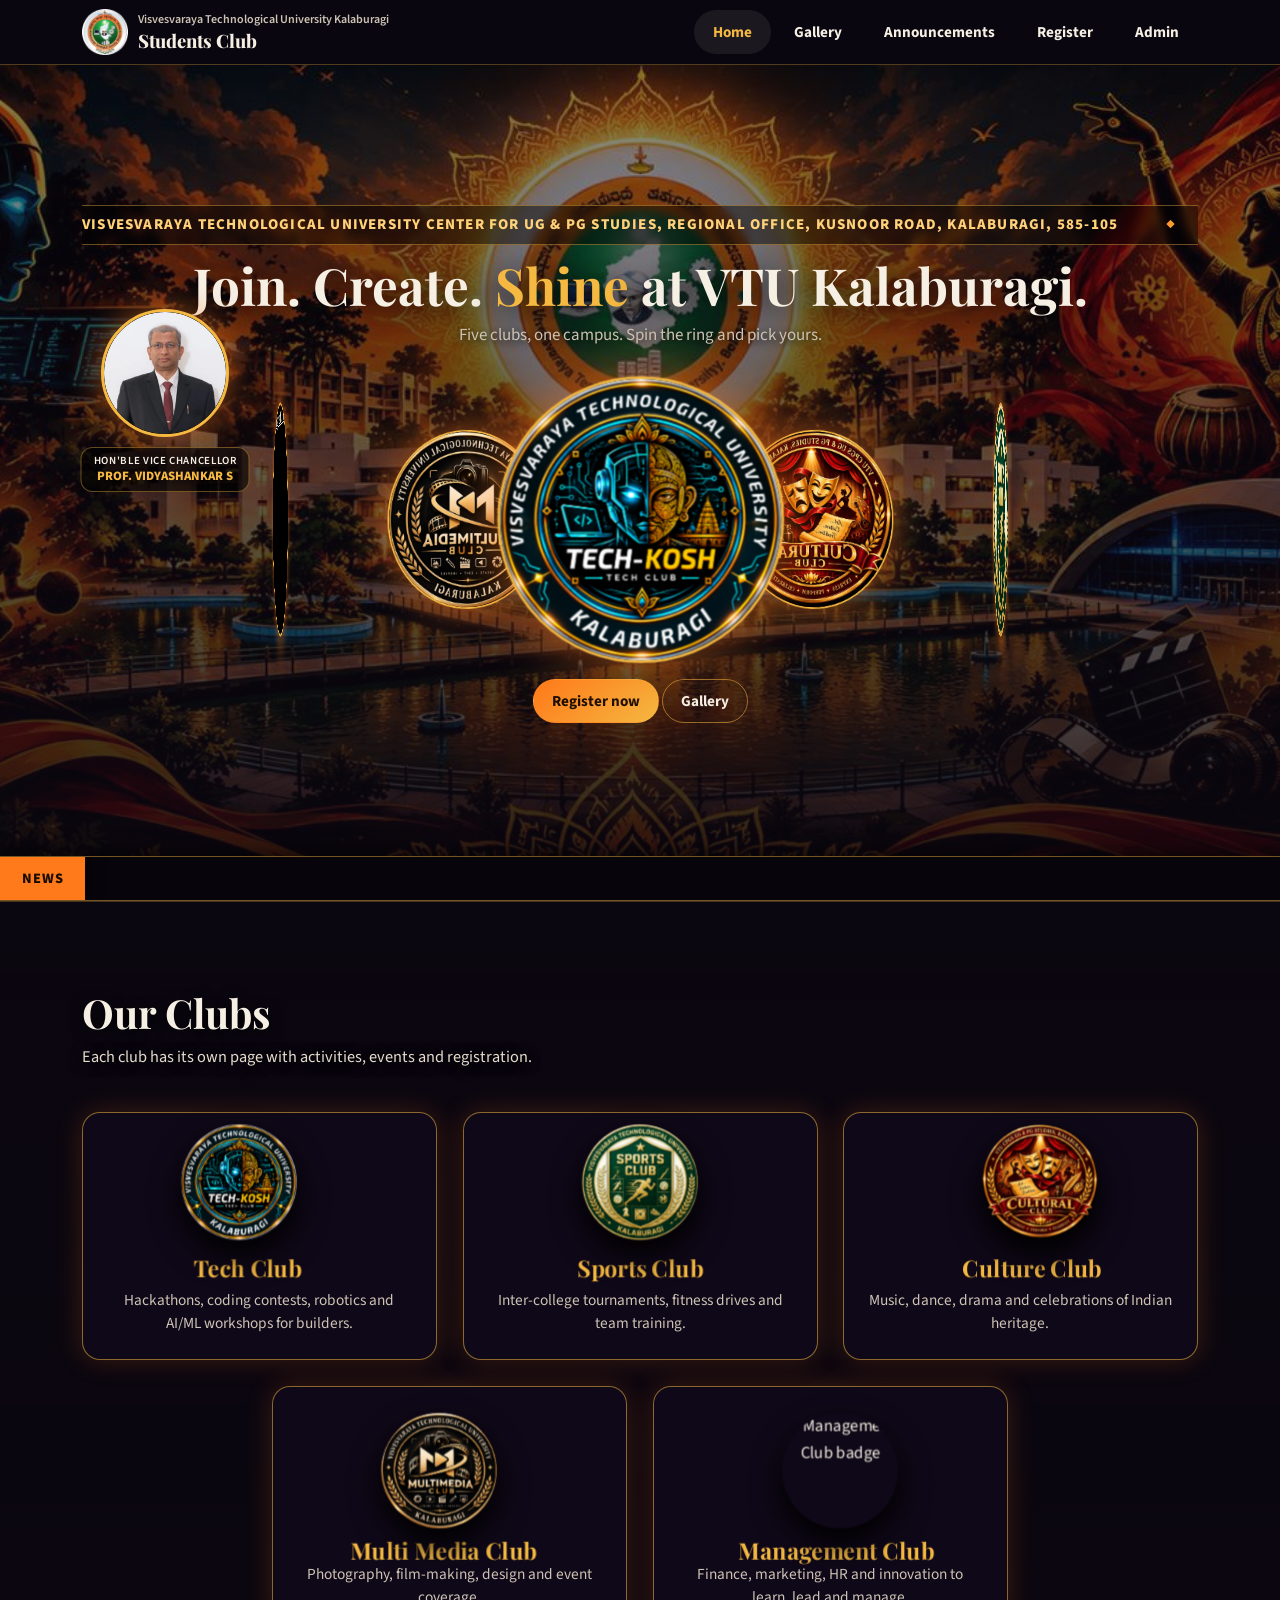
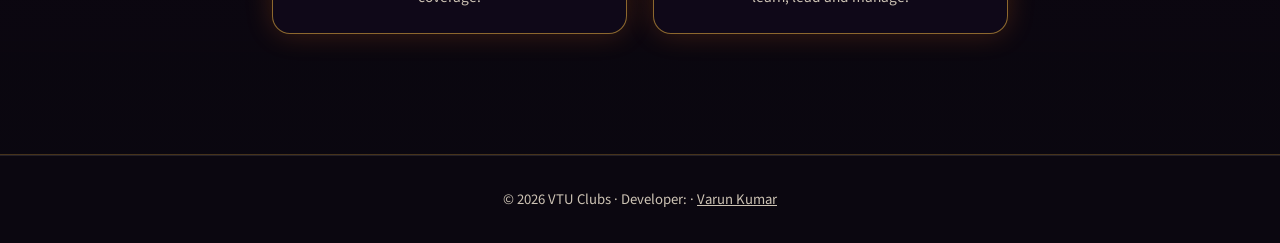
==== commit bf81f8da: "Align front page layout with design preview and add registration captcha verification" ====
--- a/frontend/index.html
+++ b/frontend/index.html
@@ -86,16 +86,11 @@
                          <a class="btn" href="#register">Register now</a> <a class="btn ghost"
                               href="#gallery">Gallery</a>
                     </div>
-               </div>
-
-               <!-- News line at the border bottom end of hero -->
-               <div class="ticker" tabindex="0" role="region" aria-label="Announcements">
-                    <b>NEWS</b>
-                    <div class="track" id="ticker-track">
-                         <span>LAUNCHING ON 23RD NOVEMBER</span>
-                         <span>VTU KALABURAGI STUDENTS CLUB PORTAL</span>
-                         <span>LAUNCHING ON 23RD NOVEMBER</span>
-                         <span>VTU KALABURAGI STUDENTS CLUB PORTAL</span>
+
+                    <!-- News ticker (bottom of hero) -->
+                    <div class="ticker" tabindex="0" role="region" aria-label="Announcements">
+                         <b>NEWS</b>
+                         <div class="track" id="ticker-track"><span>No announcements yet. Check back soon.</span></div>
                     </div>
                </div>
 
@@ -288,6 +283,19 @@
                                    <option value="multimedia">Multi Media</option>
                                    <option value="management">Management</option>
                               </select>
+
+                              <!-- Security verification captcha box -->
+                              <div class="captcha-box" id="reg-captcha-box">
+                                   <label for="reg-captcha-input">Security Verification</label>
+                                   <div class="captcha-row">
+                                        <div class="captcha-visual" id="captcha-visual" title="Security Code">
+                                             <canvas id="captcha-canvas" width="160" height="42" aria-label="Captcha security code"></canvas>
+                                        </div>
+                                        <button type="button" class="chip" id="captcha-refresh" aria-label="Refresh captcha code" title="Get new code">&#x21bb; Refresh</button>
+                                   </div>
+                                   <input id="reg-captcha-input" placeholder="Enter characters shown above" autocomplete="off" maxlength="8" spellcheck="false">
+                              </div>
+
                               <p class="err" id="reg-err" role="alert"></p>
                               <p><button class="btn" id="go">Send OTP</button></p>
                          </div>
--- a/frontend/assets/css/style.css
+++ b/frontend/assets/css/style.css
@@ -64,42 +64,38 @@
 }
 
 /* header + nav */
-header{position:sticky;top:0;z-index:100;background:rgba(11,7,16,.94);backdrop-filter:blur(14px);-webkit-backdrop-filter:blur(14px);border-bottom:1px solid rgba(245,185,66,.3);padding-top:env(safe-area-inset-top,0px)}
-.bar{display:flex;align-items:center;justify-content:space-between;gap:12px;min-height:70px;position:relative}
-.brand{display:flex;align-items:center;gap:12px;font:800 clamp(0.95rem,2.2vw,1.15rem) "Playfair Display",serif;text-decoration:none;min-width:0}
-.brand img{width:clamp(42px,8.5vw,56px);height:clamp(42px,8.5vw,56px);flex-shrink:0;object-fit:contain}
-.brand span{display:flex;flex-direction:column;min-width:0}
-.brand small{display:block;font:600 clamp(10px,2vw,12px) "Source Sans 3";color:var(--muted);white-space:nowrap;overflow:hidden;text-overflow:ellipsis;max-width:clamp(140px,46vw,380px)}
-nav{margin-left:auto;display:flex;gap:4px;align-items:center}
-nav a,.btn{min-height:44px;display:inline-flex;align-items:center;justify-content:center;padding:0 clamp(14px,2.5vw,18px);border-radius:999px;text-decoration:none;font-family:inherit;font-size:0.95rem;font-weight:700;cursor:pointer;border:1px solid transparent;background:none;color:inherit;transition:transform .2s,background .2s,color .2s;white-space:nowrap}
-nav a:hover,nav a.on{background:var(--surf);color:var(--gold)}
-.btn{background:linear-gradient(135deg,var(--orange),var(--gold));color:#1a0d00}
-.btn:hover{transform:translateY(-2px) scale(1.02)}
-.btn.ghost{background:none;color:var(--text);border-color:rgba(245,185,66,.55)}
-.btn[disabled]{opacity:.4}
-#menu{display:none;margin-left:auto;flex-shrink:0}
+header {
+  position: sticky;
+  top: 0;
+  z-index: 100;
+  background: rgba(11, 7, 16, .94);
+  backdrop-filter: blur(14px);
+  -webkit-backdrop-filter: blur(14px);
+  border-bottom: 1px solid rgba(245, 185, 66, .3);
+  padding-top: env(safe-area-inset-top, 0px)
+}
 
 .bar {
   display: flex;
   align-items: center;
   justify-content: space-between;
   gap: 12px;
-  min-height: 64px;
+  min-height: 70px;
   position: relative
 }
 
 .brand {
   display: flex;
   align-items: center;
-  gap: 10px;
+  gap: 12px;
   font: 800 clamp(0.95rem, 2.2vw, 1.15rem) "Playfair Display", serif;
   text-decoration: none;
   min-width: 0
 }
 
 .brand img {
-  width: clamp(36px, 7.5vw, 46px);
-  height: clamp(36px, 7.5vw, 46px);
+  width: clamp(42px, 8.5vw, 56px);
+  height: clamp(42px, 8.5vw, 56px);
   flex-shrink: 0;
   object-fit: contain
 }
@@ -178,6 +174,105 @@
   flex-shrink: 0
 }
 
+.bar {
+  display: flex;
+  align-items: center;
+  justify-content: space-between;
+  gap: 12px;
+  min-height: 64px;
+  position: relative
+}
+
+.brand {
+  display: flex;
+  align-items: center;
+  gap: 10px;
+  font: 800 clamp(0.95rem, 2.2vw, 1.15rem) "Playfair Display", serif;
+  text-decoration: none;
+  min-width: 0
+}
+
+.brand img {
+  width: clamp(36px, 7.5vw, 46px);
+  height: clamp(36px, 7.5vw, 46px);
+  flex-shrink: 0;
+  object-fit: contain
+}
+
+.brand span {
+  display: flex;
+  flex-direction: column;
+  min-width: 0
+}
+
+.brand small {
+  display: block;
+  font: 600 clamp(10px, 2vw, 12px) "Source Sans 3";
+  color: var(--muted);
+  white-space: nowrap;
+  overflow: hidden;
+  text-overflow: ellipsis;
+  max-width: clamp(140px, 46vw, 380px)
+}
+
+nav {
+  margin-left: auto;
+  display: flex;
+  gap: 4px;
+  align-items: center
+}
+
+nav a,
+.btn {
+  min-height: 44px;
+  display: inline-flex;
+  align-items: center;
+  justify-content: center;
+  padding: 0 clamp(14px, 2.5vw, 18px);
+  border-radius: 999px;
+  text-decoration: none;
+  font-family: inherit;
+  font-size: 0.95rem;
+  font-weight: 700;
+  cursor: pointer;
+  border: 1px solid transparent;
+  background: none;
+  color: inherit;
+  transition: transform .2s, background .2s, color .2s;
+  white-space: nowrap
+}
+
+nav a:hover,
+nav a.on {
+  background: var(--surf);
+  color: var(--gold)
+}
+
+.btn {
+  background: linear-gradient(135deg, var(--orange), var(--gold));
+  color: #1a0d00
+}
+
+.btn:hover {
+  transform: translateY(-2px) scale(1.02)
+}
+
+.btn.ghost {
+  background: none;
+  color: var(--text);
+  border-color: rgba(245, 185, 66, .55)
+}
+
+.btn[disabled] {
+  opacity: .4
+}
+
+#menu {
+  display: none;
+  margin-left: auto;
+  flex-shrink: 0
+}
+
 /* pages */
 .page {
   display: none
@@ -196,13 +291,18 @@
 }
 
 /* hero */
-.hero{position:relative;min-height:calc(100vh - 114px);min-height:calc(100svh - 114px);display:flex;flex-direction:column;align-items:center;justify-content:center;padding:clamp(16px,3vw,26px) 0 clamp(20px,4vw,32px);overflow-x:clip;perspective:1200px}
-.bg{position:absolute;inset:-20px;background:linear-gradient(rgba(11,7,16,.45),rgba(11,7,16,.85)),var(--p1) center/cover;transition:transform .2s;will-change:transform;pointer-events:none;z-index:0}
-#gl{position:absolute;inset:0;width:100%;height:100%;pointer-events:none;z-index:1}
-.hero .wrap{position:relative;z-index:2;text-align:center;width:100%}
-.hero h1{font-size:clamp(1.65rem,4.4vw,3.2rem);text-shadow:0 4px 30px #000;margin:8px auto;word-break:break-word;line-height:1.2}
-.hero h1 span{color:var(--gold)}
-.hero p.l{max-width:56ch;margin:6px auto 14px;font-size:clamp(0.92rem,2.2vw,1.06rem);color:var(--muted);text-shadow:0 2px 10px #000;padding:0 8px}
+.hero {
+  position: relative;
+  min-height: calc(100vh - 64px);
+  min-height: calc(100svh - 64px);
+  display: flex;
+  flex-direction: column;
+  align-items: center;
+  justify-content: flex-start;
+  padding: clamp(8px, 2vw, 16px) 0 54px;
+  overflow: hidden;
+  perspective: 1200px;
+}
 
 .bg {
   position: absolute;
@@ -211,7 +311,7 @@
   transition: transform .2s;
   will-change: transform;
   pointer-events: none;
-  z-index: 0
+  z-index: 0;
 }
 
 #gl {
@@ -220,63 +320,65 @@
   width: 100%;
   height: 100%;
   pointer-events: none;
-  z-index: 1
+  z-index: 1;
 }
 
 .hero .wrap {
   position: relative;
   z-index: 2;
   text-align: center;
-  width: 100%
+  width: 100%;
 }
 
 .hero h1 {
   font-size: clamp(1.65rem, 4.4vw, 3.2rem);
   text-shadow: 0 4px 30px #000;
-  margin: 8px auto;
+  margin: 6px auto;
   word-break: break-word;
-  line-height: 1.2
+  line-height: 1.2;
 }
 
 .hero h1 span {
-  color: var(--gold)
+  color: var(--gold);
 }
 
 .hero p.l {
   max-width: 56ch;
-  margin: 6px auto 14px;
+  margin: 4px auto 10px;
   font-size: clamp(0.92rem, 2.2vw, 1.06rem);
   color: var(--muted);
   text-shadow: 0 2px 10px #000;
-  padding: 0 8px
+  padding: 0 8px;
 }
 
 /* spinning ring: responsive across mobile, tablet, and desktop */
-.stage{height:340px;perspective:1400px;margin:12px auto 0;display:grid;place-items:center;width:100%;max-width:100vw}
-.ring{--rz:360px;position:relative;width:220px;height:220px;transform-style:preserve-3d;animation:spin 28s linear infinite}
-.stage:hover .ring,.stage:focus-within .ring{animation-play-state:paused}
-@keyframes spin{to{transform:rotateY(-360deg)}}
-.face{position:absolute;inset:0;border-radius:50%;padding:0;border:2.5px solid var(--gold);background:#000 center/cover;box-shadow:0 0 clamp(20px,4.5vw,44px) rgba(255,122,26,.6);cursor:pointer;transform:rotateY(calc(var(--i)*72deg)) translateZ(var(--rz));transition:box-shadow .3s,border-color .3s;touch-action:manipulation}
-.face:hover{box-shadow:0 0 clamp(28px,6vw,76px) rgba(245,185,66,.95);border-color:#fff}
-.face img{width:100%;height:100%;border-radius:50%;display:block;object-fit:cover}
+.stage {
+  height: 320px;
+  perspective: 1400px;
+  margin: 8px auto 0;
+  display: grid;
+  place-items: center;
+  width: 100%;
+  max-width: 100vw;
+}
 
 .ring {
-  --rz: 340px;
+  --rz: 350px;
   position: relative;
-  width: 200px;
-  height: 200px;
+  width: 215px;
+  height: 215px;
   transform-style: preserve-3d;
-  animation: spin 28s linear infinite
+  animation: spin 28s linear infinite;
 }
 
 .stage:hover .ring,
 .stage:focus-within .ring {
-  animation-play-state: paused
+  animation-play-state: paused;
 }
 
 @keyframes spin {
   to {
-    transform: rotateY(-360deg)
+    transform: rotateY(-360deg);
   }
 }
 
@@ -285,17 +387,18 @@
   inset: 0;
   border-radius: 50%;
   padding: 0;
-  border: 2px solid var(--gold);
+  border: 2.5px solid var(--gold);
   background: #000 center/cover;
-  box-shadow: 0 0 clamp(18px, 4vw, 40px) rgba(255, 122, 26, .55);
+  box-shadow: 0 0 clamp(20px, 4.5vw, 44px) rgba(255, 122, 26, .6);
   cursor: pointer;
   transform: rotateY(calc(var(--i)*72deg)) translateZ(var(--rz));
-  transition: box-shadow .3s;
-  touch-action: manipulation
+  transition: box-shadow .3s, border-color .3s;
+  touch-action: manipulation;
 }
 
 .face:hover {
-  box-shadow: 0 0 clamp(26px, 6vw, 70px) rgba(245, 185, 66, .95)
+  box-shadow: 0 0 clamp(28px, 6vw, 76px) rgba(245, 185, 66, .95);
+  border-color: #fff;
 }
 
 .face img {
@@ -303,26 +406,38 @@
   height: 100%;
   border-radius: 50%;
   display: block;
-  object-fit: cover
-}
-
-/* news ticker: border bottom end of hero section */
-.ticker{position:relative;background:rgba(8,5,12,.96);backdrop-filter:blur(10px);-webkit-backdrop-filter:blur(10px);border-block:1px solid rgba(245,185,66,.4);overflow:hidden;display:flex;align-items:center;width:100%;z-index:20;min-height:44px;box-shadow:0 4px 20px rgba(0,0,0,.6)}
-.ticker b{padding:10px clamp(14px,2.5vw,22px);background:var(--orange);color:#1a0d00;z-index:2;flex-shrink:0;font-size:clamp(0.8rem,2vw,0.9rem);letter-spacing:0.06em;font-weight:800;display:inline-flex;align-items:center;box-shadow:4px 0 16px rgba(0,0,0,.5)}
-.track{display:inline-flex;align-items:center;white-space:nowrap;width:max-content;animation:ticker-slide 35s linear infinite;font-size:clamp(0.85rem,2vw,0.96rem);color:var(--text)}
-.track span{padding:0 24px;display:inline-flex;align-items:center;font-weight:600}
-.track span::after{content:"\25C6";margin-left:24px;color:var(--gold);font-size:0.75em}
-.ticker:hover .track,.ticker:focus-within .track{animation-play-state:paused}
-@keyframes ticker-slide{from{transform:translateX(0)}to{transform:translateX(-50%)}}
+  object-fit: cover;
+}
+
+/* news ticker: pinned to the bottom of the hero viewport */
+.ticker {
+  position: absolute;
+  inset: auto 0 0;
+  background: rgba(8, 5, 12, .95);
+  backdrop-filter: blur(10px);
+  -webkit-backdrop-filter: blur(10px);
+  border-block: 1px solid rgba(245, 185, 66, .45);
+  overflow: hidden;
+  display: flex;
+  align-items: center;
+  width: 100%;
+  z-index: 10;
+  min-height: 44px;
+  box-shadow: 0 -4px 20px rgba(0, 0, 0, .6);
+}
 
 .ticker b {
-  padding: 8px clamp(12px, 2.5vw, 18px);
+  padding: 10px clamp(14px, 2.5vw, 22px);
   background: var(--orange);
   color: #1a0d00;
   z-index: 2;
   flex-shrink: 0;
-  font-size: clamp(0.78rem, 2vw, 0.88rem);
-  letter-spacing: 0.04em
+  font-size: clamp(0.8rem, 2vw, 0.9rem);
+  letter-spacing: 0.06em;
+  font-weight: 800;
+  display: inline-flex;
+  align-items: center;
+  box-shadow: 4px 0 16px rgba(0, 0, 0, .5);
 }
 
 .track {
@@ -331,17 +446,18 @@
   white-space: nowrap;
   padding: 8px 0 8px 100%;
   animation: slide 45s linear infinite;
-  font-size: clamp(0.82rem, 2vw, 0.94rem)
+  font-size: clamp(0.85rem, 2vw, 0.96rem);
+  color: var(--text);
 }
 
 .ticker:hover .track,
 .ticker:focus-within .track {
-  animation-play-state: paused
+  animation-play-state: paused;
 }
 
 @keyframes slide {
   to {
-    transform: translateX(-100%)
+    transform: translateX(-100%);
   }
 }
 
@@ -730,6 +846,53 @@
   font: 800 clamp(1.8rem, 5vw, 2.2rem) "Playfair Display";
   color: var(--gold);
   overflow-wrap: anywhere
+}
+
+/* captcha box in registration */
+.captcha-box {
+  margin: 14px 0 10px;
+  text-align: left;
+}
+
+.captcha-box label {
+  display: block;
+  margin-bottom: 6px;
+  font-weight: 700;
+  font-size: 0.9rem;
+  color: var(--muted);
+}
+
+.captcha-row {
+  display: flex;
+  align-items: center;
+  gap: 12px;
+  margin-bottom: 8px;
+  flex-wrap: wrap;
+}
+
+.captcha-visual {
+  background: #140d1e;
+  border: 1px solid rgba(245, 185, 66, .45);
+  border-radius: 8px;
+  padding: 4px 8px;
+  display: inline-flex;
+  align-items: center;
+  justify-content: center;
+  box-shadow: inset 0 2px 6px rgba(0, 0, 0, .5);
+}
+
+.captcha-visual canvas {
+  display: block;
+  border-radius: 4px;
+  max-width: 100%;
+  height: auto;
+}
+
+.captcha-row button {
+  height: 38px;
+  padding: 0 14px;
+  font-size: 0.85rem;
+  cursor: pointer;
 }
 
 .otp-card {
@@ -923,7 +1086,7 @@
 /* ===== Leader photo and caption ===== */
 .college-bar {
   --leader: clamp(80px, 10vw, 140px);
-  --leader-drop: clamp(80px, 8vw, 110px);
+  --leader-drop: clamp(40px, 5vw, 65px);
   position: relative;
   margin: 0 0 10px;
   width: 100%
@@ -948,7 +1111,7 @@
 }
 
 .leader.left {
-  left: 0
+  left: clamp(4px, 1.5vw, 24px)
 }
 
 .leader.right {
@@ -990,7 +1153,8 @@
 }
 
 .leader.left+p {
-  left: 0
+  left: clamp(4px, 1.5vw, 24px);
+  transform: translateX(calc((var(--leader) - 100%) / 2))
 }
 
 .leader.right+p {
@@ -999,7 +1163,7 @@
 }
 
 /* Tablets and mobiles: stack marquee, leader photo and caption neatly to prevent header overlap */
-@media(max-width:1024px) {
+@media(max-width:768px) {
   .college-bar {
     display: flex;
     flex-direction: column;
@@ -1047,9 +1211,17 @@
 }
 
 /* responsive breakpoints */
-@media(min-width:769px) and (max-width:1024px){
-  .stage{height:280px;perspective:1200px}
-  .ring{--rz:260px;width:170px;height:170px}
+@media(min-width:769px) and (max-width:1024px) {
+  .stage {
+    height: 280px;
+    perspective: 1200px
+  }
+
+  .ring {
+    --rz: 260px;
+    width: 170px;
+    height: 170px
+  }
 }
 
 @media(max-width:900px) {
@@ -1068,8 +1240,16 @@
     display: inline-flex
   }
 
-  .stage{height:clamp(200px,48vw,255px);perspective:1100px}
-  .ring{--rz:clamp(116px,29vw,160px);width:clamp(94px,23vw,128px);height:clamp(94px,23vw,128px)}
+  .stage {
+    height: clamp(200px, 48vw, 255px);
+    perspective: 1100px
+  }
+
+  .ring {
+    --rz: clamp(116px, 29vw, 160px);
+    width: clamp(94px, 23vw, 128px);
+    height: clamp(94px, 23vw, 128px)
+  }
 
   nav#nav.open {
     display: flex;
@@ -1155,10 +1335,22 @@
     }
   }
 }
-@media(max-width:360px){
-  .stage{height:180px}
-  .ring{--rz:102px;width:82px;height:82px}
-  .btn{padding:0 14px;font-size:0.9rem}
+
+@media(max-width:360px) {
+  .stage {
+    height: 180px
+  }
+
+  .ring {
+    --rz: 102px;
+    width: 82px;
+    height: 82px
+  }
+
+  .btn {
+    padding: 0 14px;
+    font-size: 0.9rem
+  }
 }
 
 /* short desktop or mobile landscape windows */
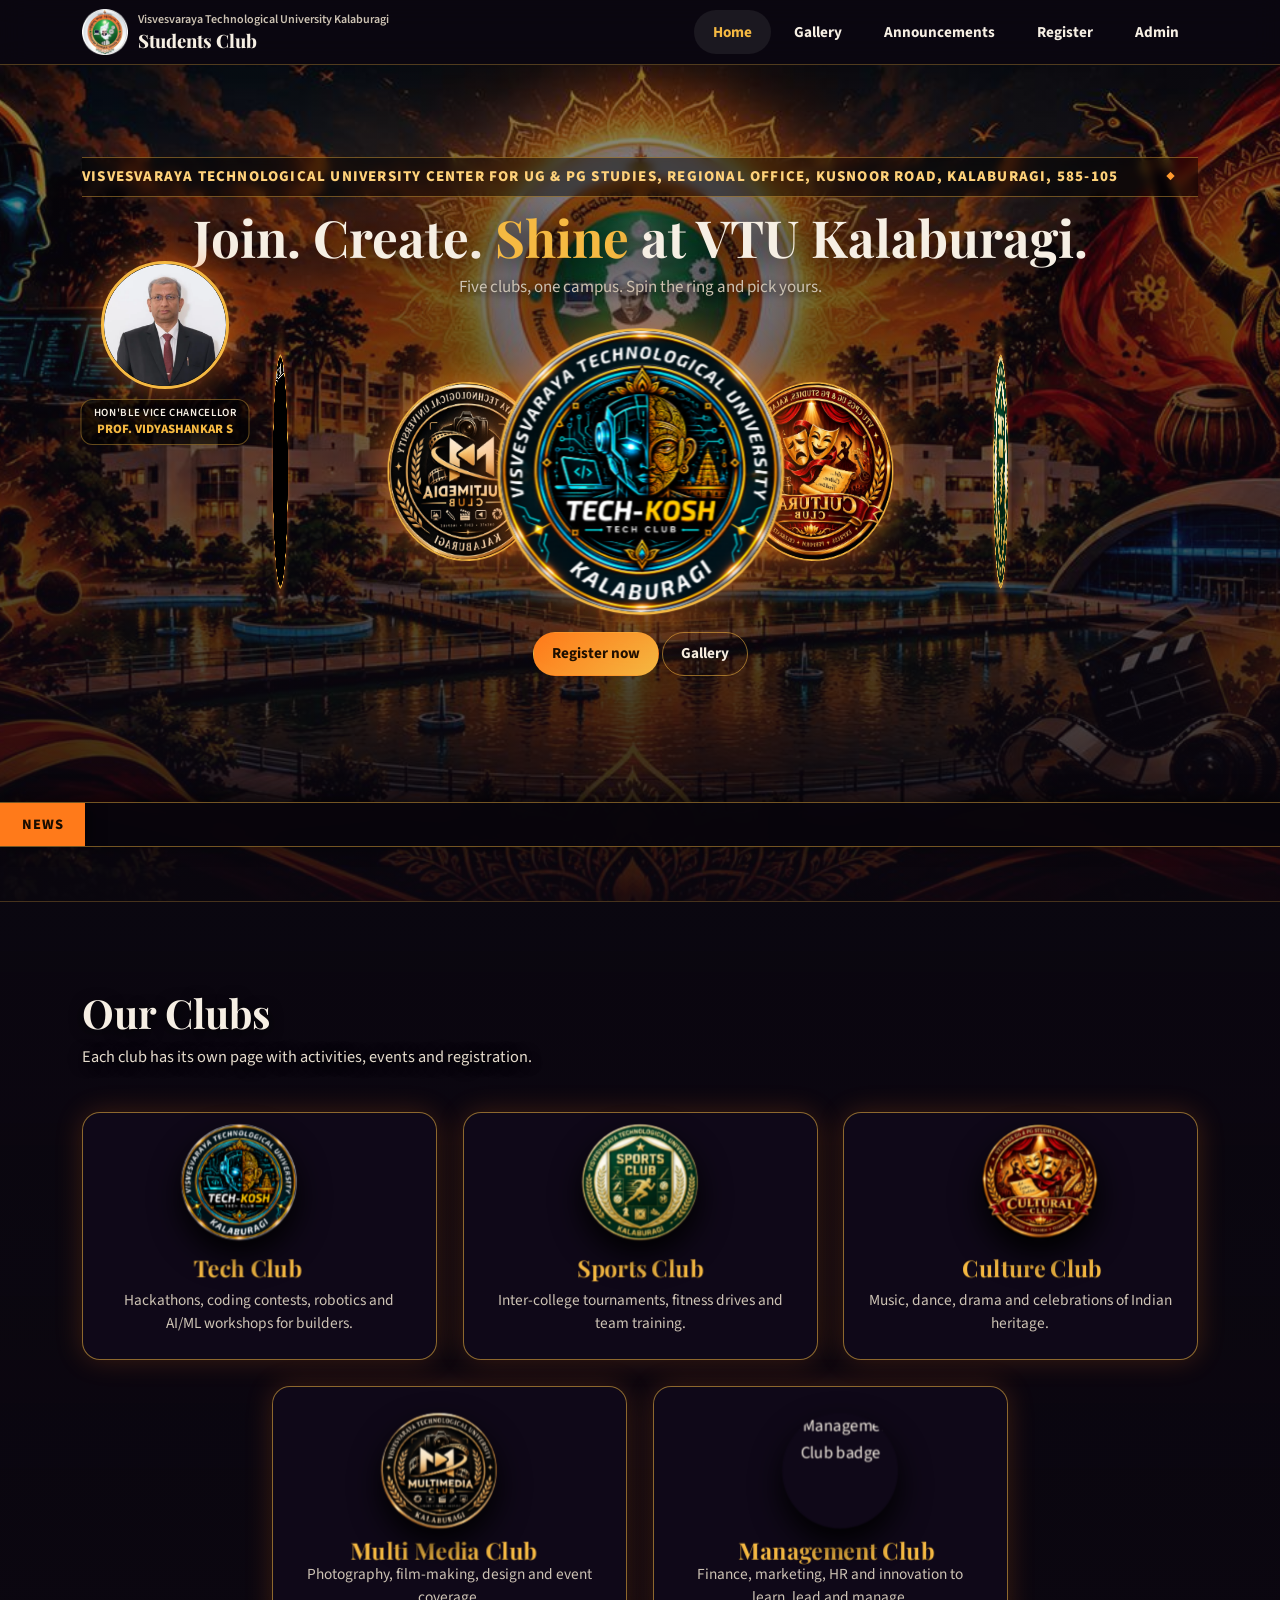
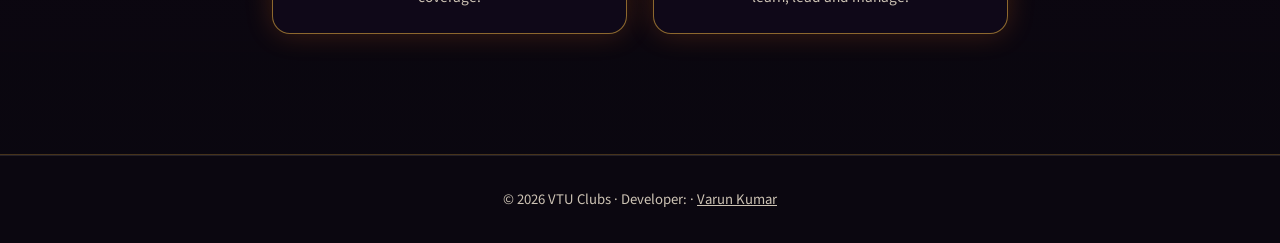
==== commit 5311043c: "Update ticker positioning and format registration captcha markup" ====
--- a/frontend/index.html
+++ b/frontend/index.html
@@ -289,11 +289,15 @@
                                    <label for="reg-captcha-input">Security Verification</label>
                                    <div class="captcha-row">
                                         <div class="captcha-visual" id="captcha-visual" title="Security Code">
-                                             <canvas id="captcha-canvas" width="160" height="42" aria-label="Captcha security code"></canvas>
+                                             <canvas id="captcha-canvas" width="160" height="42"
+                                                  aria-label="Captcha security code"></canvas>
                                         </div>
-                                        <button type="button" class="chip" id="captcha-refresh" aria-label="Refresh captcha code" title="Get new code">&#x21bb; Refresh</button>
+                                        <button type="button" class="chip" id="captcha-refresh"
+                                             aria-label="Refresh captcha code" title="Get new code">&#x21bb;
+                                             Refresh</button>
                                    </div>
-                                   <input id="reg-captcha-input" placeholder="Enter characters shown above" autocomplete="off" maxlength="8" spellcheck="false">
+                                   <input id="reg-captcha-input" placeholder="Enter characters shown above"
+                                        autocomplete="off" maxlength="8" spellcheck="false">
                               </div>
 
                               <p class="err" id="reg-err" role="alert"></p>
--- a/frontend/assets/css/style.css
+++ b/frontend/assets/css/style.css
@@ -411,7 +411,9 @@
 
 /* news ticker: pinned to the bottom of the hero viewport */
 .ticker {
-  position: absolute;
+  position: relative;
+  margin-top: 50px;
+  /* Moves NEWS ticker lower */
   inset: auto 0 0;
   background: rgba(8, 5, 12, .95);
   backdrop-filter: blur(10px);
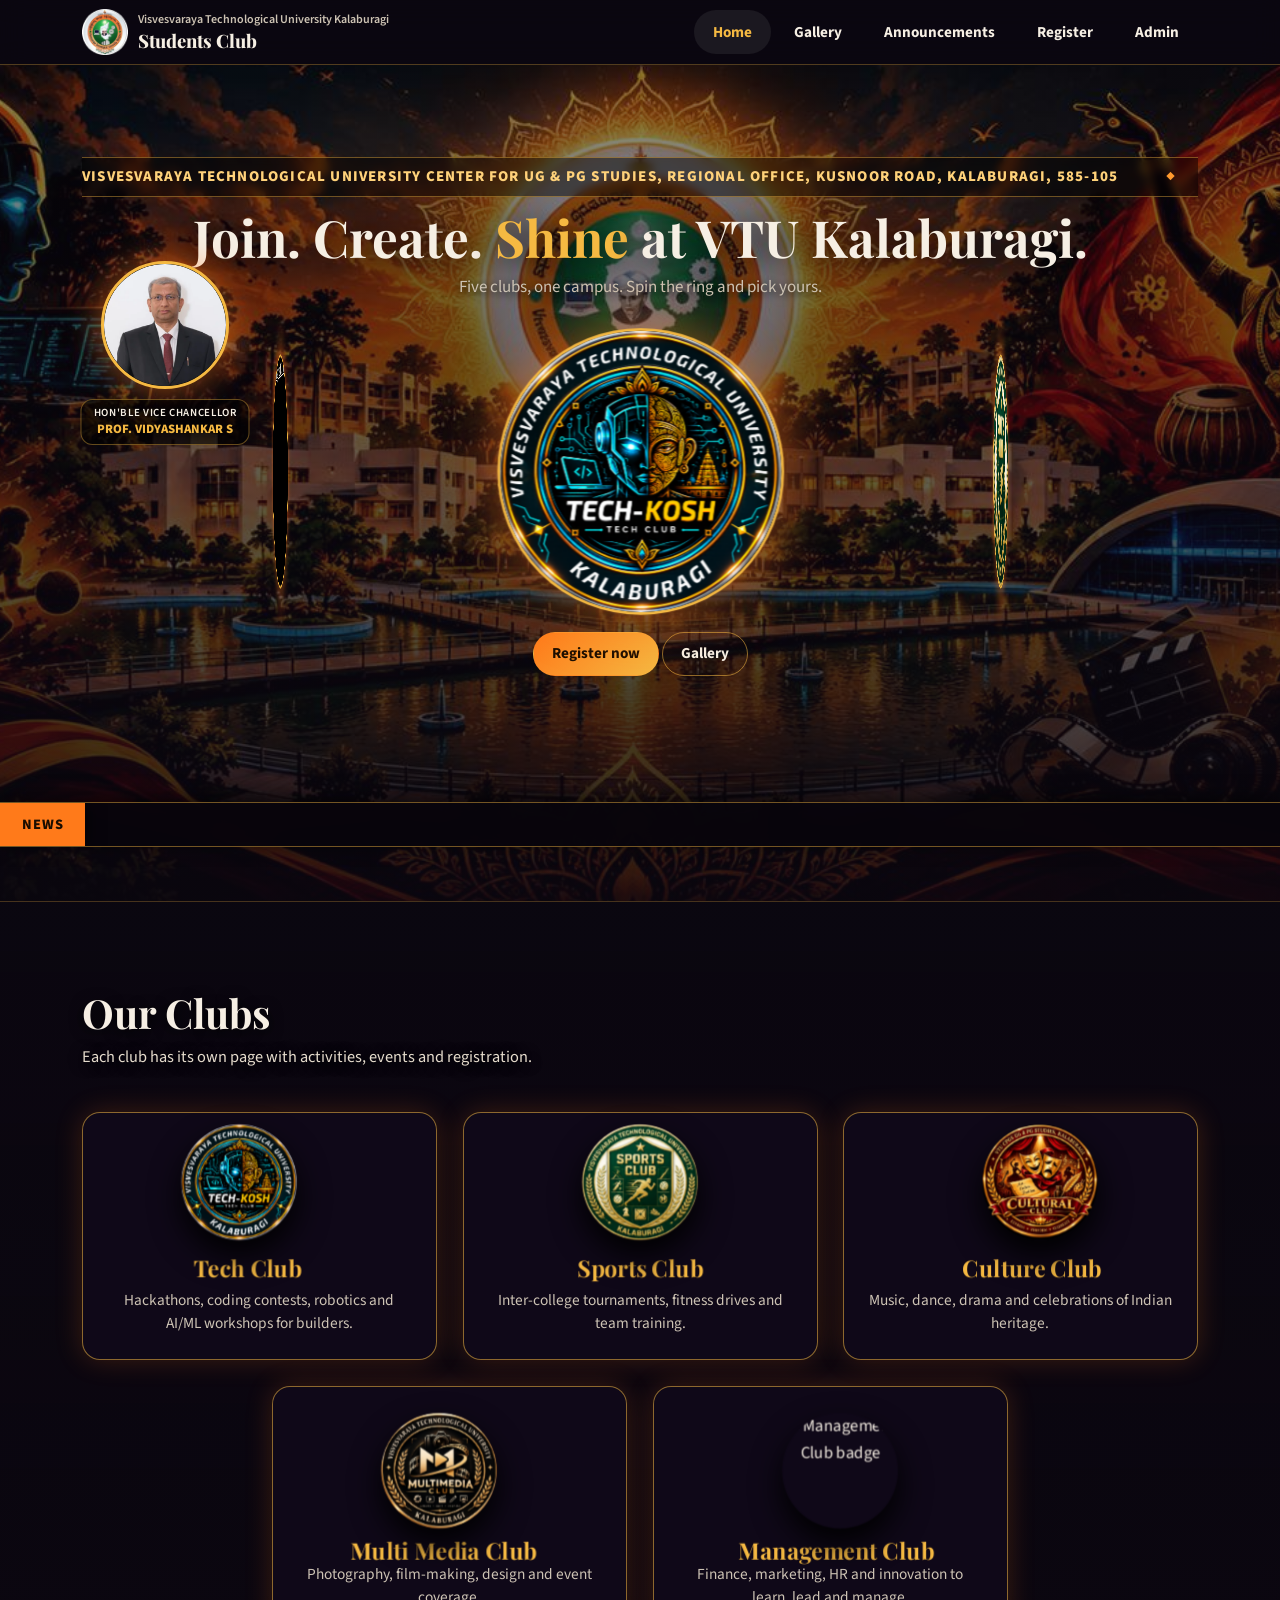
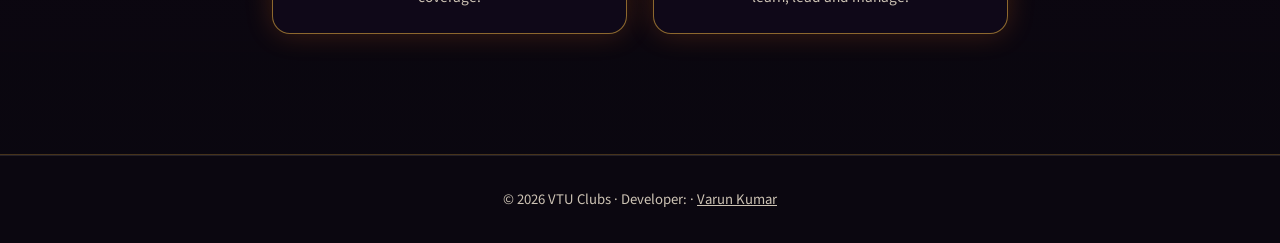
==== commit 950bdde6: "Fix Supabase connection: remove double @@, no silent SQLite fallback, schema rebuild, captcha OTP fi" ====
--- a/frontend/index.html
+++ b/frontend/index.html
@@ -16,7 +16,7 @@
      <header>
           <div class="wrap">
                <div class="bar">
-                    <a class="brand" href="#home" aria-label="VTU Clubs home"><img src="assets/images/logo.webp"
+                    <a class="brand" href="#home" aria-label="VTU Clubs home"><img src="assets/images/logo.png"
                               alt="VTU logo"><span><small>Visvesvaraya Technological University
                                    Kalaburagi</small>Students
                               Club</span></a>
@@ -355,6 +355,7 @@
                                    autocomplete="current-password" placeholder="••••••••">
                               <p class="err" id="al-err" role="alert"></p>
                               <button class="btn" id="al">Sign in</button>
+                              <p class="sub" style="margin:14px 0 0;font-size:.9rem">Club Coordinator? <a href="coordinator.html" style="color:var(--gold);text-decoration:underline">Sign in to Coordinator Portal &rarr;</a></p>
                          </div>
                     </div>
 
@@ -452,6 +453,104 @@
                               </div>
                               <div id="lk-list"></div><!-- FILLED BY main.js -->
                          </div>
+
+                         <!-- Registered Students & Memberships Section -->
+                         <div class="box" style="margin-top:20px" id="admin-students-box">
+                              <div class="row" style="margin-bottom:14px;flex-wrap:wrap;gap:12px;align-items:center">
+                                   <div>
+                                        <h3 style="margin:0 0 4px">Registered Students &amp; Memberships</h3>
+                                        <small style="color:var(--muted)">Search, view, change status or delete student club registrations in database</small>
+                                   </div>
+                                   <div style="display:flex;gap:8px;align-items:center;flex-wrap:wrap">
+                                        <input id="sq" placeholder="Search USN, name, email..." style="max-width:210px">
+                                        <select id="sc-filter" style="max-width:150px">
+                                             <option value="">All Clubs</option>
+                                             <option value="tech">Tech</option>
+                                             <option value="sports">Sports</option>
+                                             <option value="culture">Culture</option>
+                                             <option value="multimedia">Multi Media</option>
+                                             <option value="management">Management</option>
+                                        </select>
+                                        <button class="chip" id="sq-btn">Search</button>
+                                        <a href="/api/admin/students/export" class="chip" download="vtu_students.csv" style="text-decoration:none">&#x2913; Export CSV</a>
+                                   </div>
+                              </div>
+
+                              <div style="overflow-x:auto">
+                                   <table class="tbl" style="width:100%;text-align:left;border-collapse:collapse" id="students-tbl">
+                                        <thead>
+                                             <tr style="border-bottom:1px solid rgba(245,185,66,.3);color:var(--gold);font-size:.9rem">
+                                                  <th style="padding:10px 8px">Membership ID</th>
+                                                  <th style="padding:10px 8px">USN</th>
+                                                  <th style="padding:10px 8px">Full Name</th>
+                                                  <th style="padding:10px 8px">Email &amp; Phone</th>
+                                                  <th style="padding:10px 8px">Branch / Yr</th>
+                                                  <th style="padding:10px 8px">Club</th>
+                                                  <th style="padding:10px 8px">Status</th>
+                                                  <th style="padding:10px 8px">Actions</th>
+                                             </tr>
+                                        </thead>
+                                        <tbody id="member-rows">
+                                             <!-- FILLED BY main.js from /api/admin/students -->
+                                        </tbody>
+                                   </table>
+                              </div>
+                              <div class="pager" id="students-pager" style="margin-top:14px;display:flex;justify-content:space-between;align-items:center">
+                                   <button class="chip" id="st-prev">&larr; Previous</button>
+                                   <span id="st-pg-label" style="font-size:.9rem;color:var(--muted)">Page 1 of 1</span>
+                                   <button class="chip" id="st-next">Next &rarr;</button>
+                              </div>
+                         </div>
+
+                         <!-- Coordinators & Admins Management Section -->
+                         <div class="box" style="margin-top:20px" id="admin-coords-box">
+                              <div class="row" style="margin-bottom:14px;flex-wrap:wrap;gap:12px">
+                                   <div>
+                                        <h3 style="margin:0 0 4px">Coordinators &amp; Admin Accounts</h3>
+                                        <small style="color:var(--muted)">Create and manage club coordinator and administrator logins</small>
+                                   </div>
+                                   <a href="coordinator.html" class="btn ghost" style="font-size:.88rem">Open Coordinator Portal &rarr;</a>
+                              </div>
+
+                              <div style="background:rgba(255,255,255,.03);border:1px solid rgba(245,185,66,.25);border-radius:12px;padding:16px;margin-bottom:18px">
+                                   <h4 style="margin:0 0 10px;color:var(--gold)">Create New Coordinator / Admin Login</h4>
+                                   <div class="row" style="gap:10px;flex-wrap:wrap">
+                                        <input id="nc-user" placeholder="Username (e.g. tech.lead)" style="max-width:180px">
+                                        <input id="nc-pass" type="password" placeholder="Password (min 6 chars)" style="max-width:180px">
+                                        <select id="nc-role" style="max-width:150px">
+                                             <option value="coordinator">Coordinator</option>
+                                             <option value="admin">Admin</option>
+                                             <option value="superadmin">Superadmin</option>
+                                        </select>
+                                        <select id="nc-club" style="max-width:150px">
+                                             <option value="">General (No Club)</option>
+                                             <option value="tech">Tech</option>
+                                             <option value="sports">Sports</option>
+                                             <option value="culture">Culture</option>
+                                             <option value="multimedia">Multi Media</option>
+                                             <option value="management">Management</option>
+                                        </select>
+                                        <button class="btn" id="btn-create-admin" data-act="ca">Create Account</button>
+                                   </div>
+                              </div>
+
+                              <div style="overflow-x:auto">
+                                   <table class="tbl" style="width:100%;text-align:left;border-collapse:collapse">
+                                        <thead>
+                                             <tr style="border-bottom:1px solid rgba(245,185,66,.3);color:var(--gold);font-size:.9rem">
+                                                  <th style="padding:10px 8px">ID</th>
+                                                  <th style="padding:10px 8px">Username</th>
+                                                  <th style="padding:10px 8px">Role</th>
+                                                  <th style="padding:10px 8px">Assigned Club</th>
+                                                  <th style="padding:10px 8px">Actions</th>
+                                             </tr>
+                                        </thead>
+                                        <tbody id="coord-rows">
+                                             <!-- FILLED BY main.js from /api/admin/admins -->
+                                        </tbody>
+                                   </table>
+                              </div>
+                         </div>
                     </div>
 
                </div>
--- a/frontend/assets/css/style.css
+++ b/frontend/assets/css/style.css
@@ -394,6 +394,8 @@
   transform: rotateY(calc(var(--i)*72deg)) translateZ(var(--rz));
   transition: box-shadow .3s, border-color .3s;
   touch-action: manipulation;
+  backface-visibility: hidden;
+  -webkit-backface-visibility: hidden;
 }
 
 .face:hover {
@@ -842,6 +844,43 @@
   padding-left: 12px;
   margin-top: 16px;
   overflow-wrap: anywhere
+}
+
+/* admin tables */
+.tbl {
+  width: 100%;
+  border-collapse: collapse;
+  font-size: 0.9rem;
+  margin-top: 10px;
+}
+
+.tbl th {
+  padding: 12px 10px;
+  color: var(--gold);
+  border-bottom: 2px solid rgba(245, 185, 66, .35);
+  font-weight: 700;
+  white-space: nowrap;
+}
+
+.tbl td {
+  padding: 10px 10px;
+  border-bottom: 1px solid rgba(255, 255, 255, .08);
+  color: var(--text);
+  vertical-align: middle;
+}
+
+.tbl tr:hover td {
+  background: rgba(245, 185, 66, .04);
+}
+
+.tbl select {
+  padding: 4px 8px;
+  font-size: 0.85rem;
+  min-height: 32px;
+  border-radius: 6px;
+  background: var(--bg);
+  color: var(--text);
+  border: 1px solid rgba(245, 185, 66, .4);
 }
 
 .id {
